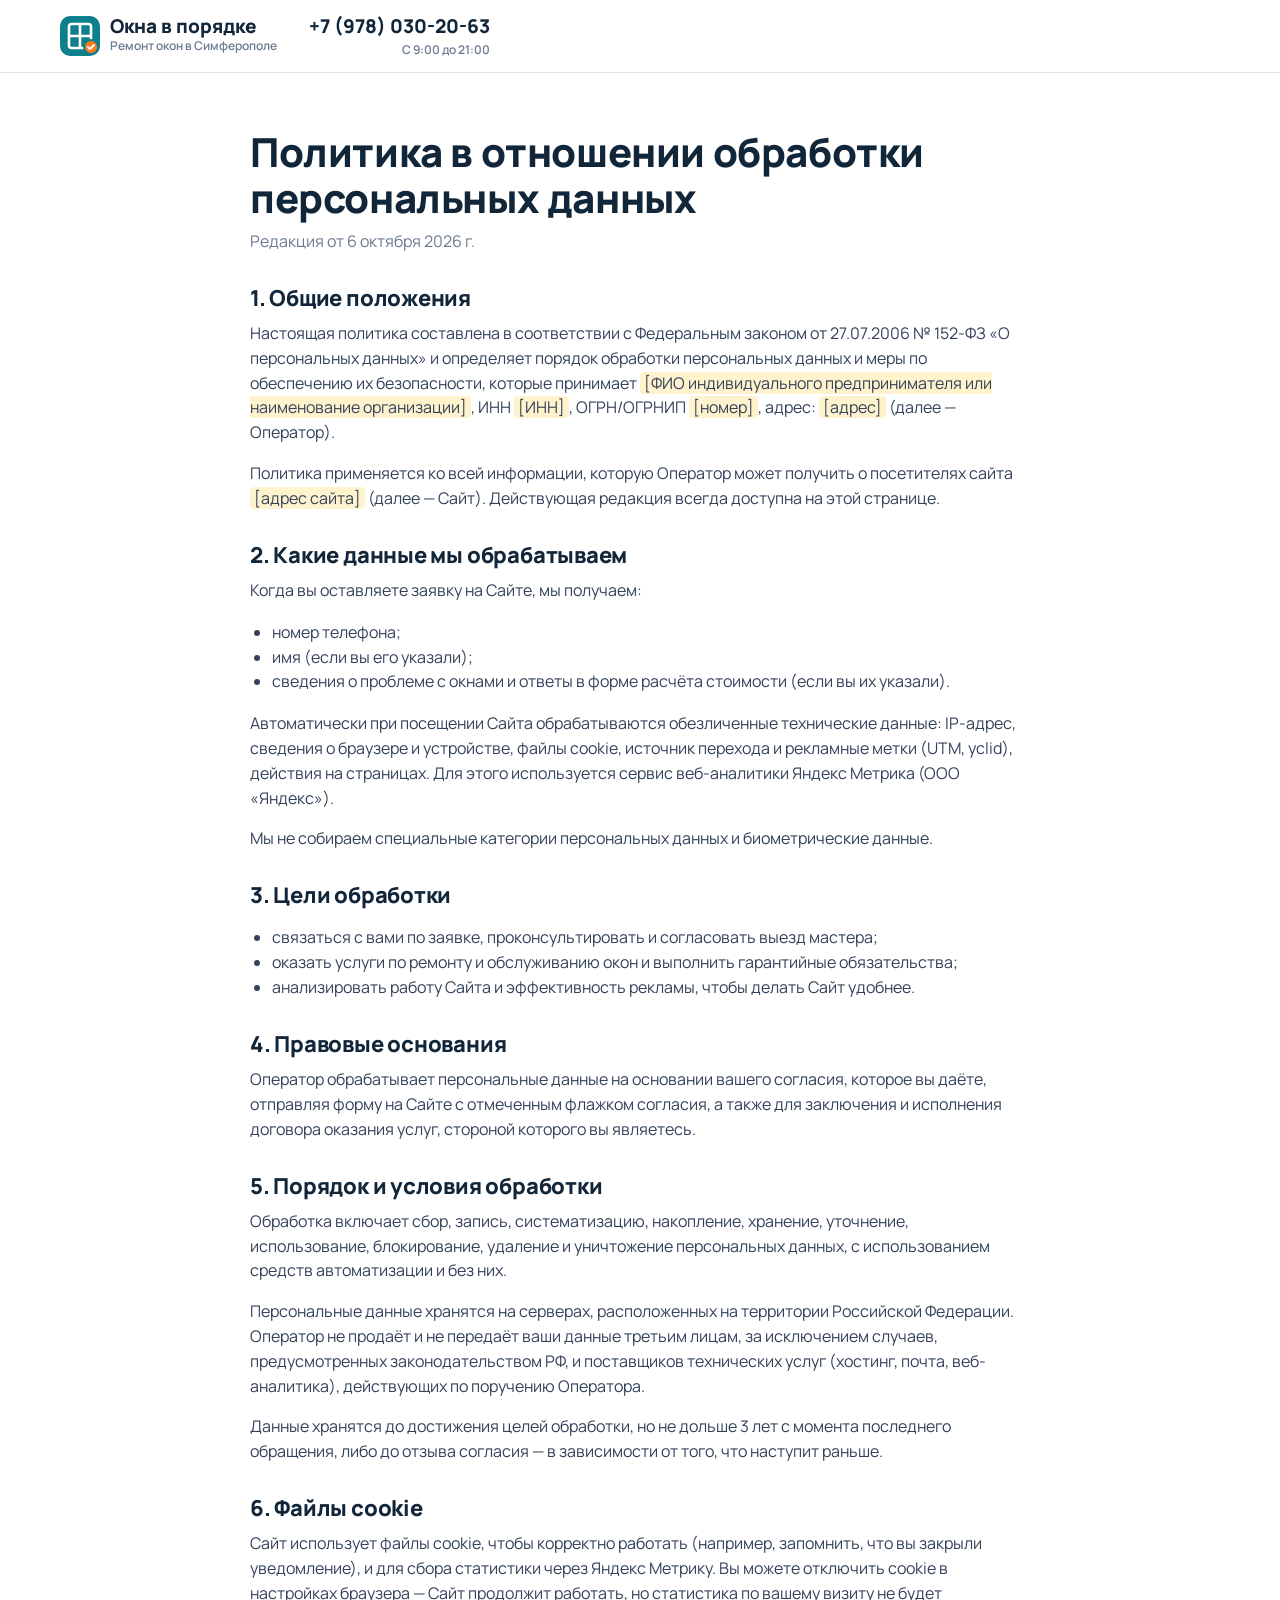
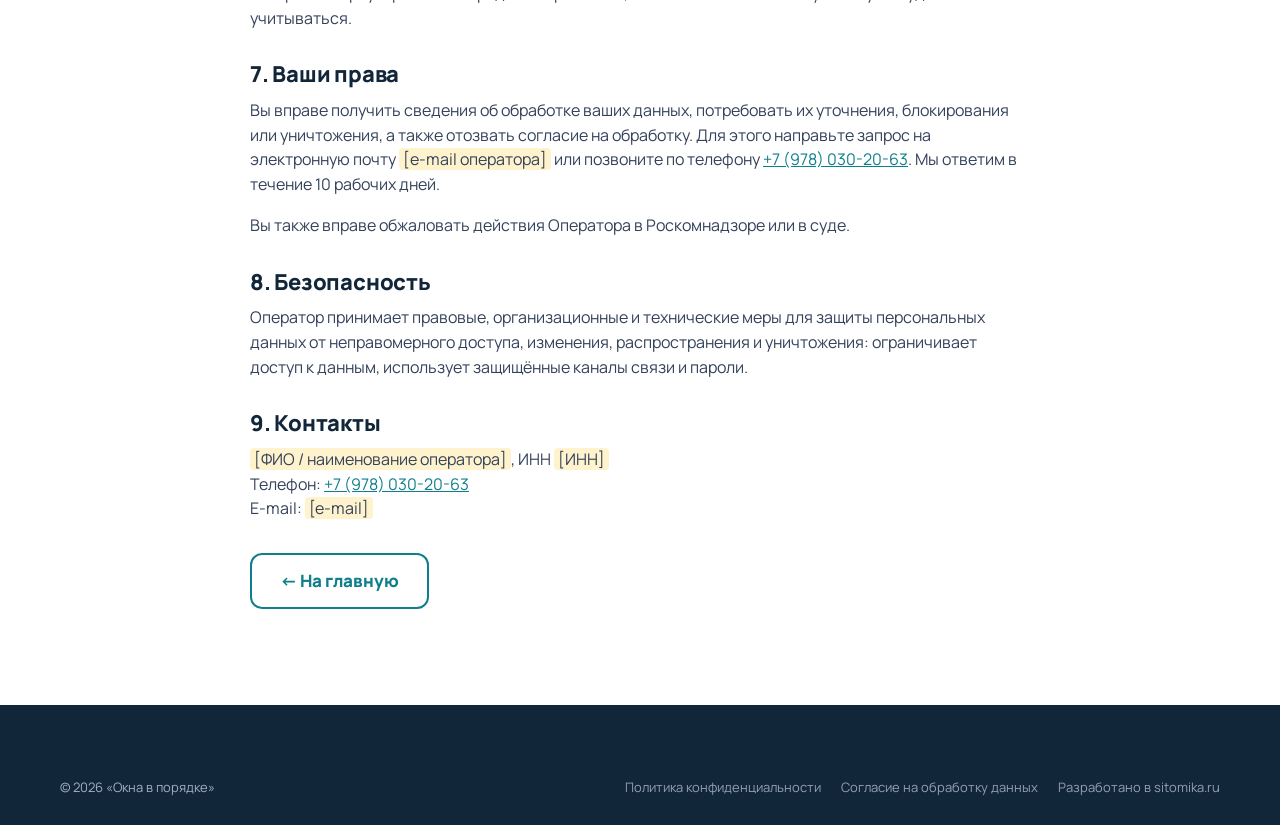
==== politika.html @ 05372f77 "Лендинг «Окна в порядке» — ремонт окон в Симферополе и Крыму Одностраничный сайт под трафик Яндекс Д" ====
<!doctype html>
<html lang="ru">
<head>
  <meta charset="utf-8">
  <meta name="viewport" content="width=device-width, initial-scale=1, viewport-fit=cover">
  <title>Политика конфиденциальности — Окна в порядке</title>
  <meta name="description" content="Политика обработки персональных данных сайта «Окна в порядке» — ремонт окон в Симферополе.">
  <link rel="icon" href="favicon.svg" type="image/svg+xml">
  <link rel="preconnect" href="https://fonts.googleapis.com">
  <link rel="preconnect" href="https://fonts.gstatic.com" crossorigin>
  <link href="https://fonts.googleapis.com/css2?family=Manrope:wght@400;600;700;800&display=swap" rel="stylesheet">
  <link rel="stylesheet" href="css/style.css">
</head>
<body>
<header class="header">
  <div class="container header__inner">
    <a class="logo" href="index.html">
      <img class="logo__mark" src="favicon.svg" width="40" height="40" alt="">
      <span><span class="logo__name">Окна в порядке</span><span class="logo__sub">Ремонт окон в Симферополе</span></span>
    </a>
    <div class="header__contact">
      <a class="header__phone" href="tel:+79780302063"><b>+7 (978) 030-20-63</b><small>С 9:00 до 21:00</small></a>
    </div>
  </div>
</header>

<main class="page">
  <!-- ЗАПОЛНИТЬ: всё, что выделено жёлтым (класс .todo) — реквизиты оператора -->
  <article class="container legal">
    <h1>Политика в отношении обработки персональных данных</h1>
    <p class="legal__date">Редакция от 6 октября 2026 г.</p>

    <h2>1. Общие положения</h2>
    <p>Настоящая политика составлена в соответствии с Федеральным законом от 27.07.2006 № 152-ФЗ «О персональных данных» и определяет порядок обработки персональных данных и меры по обеспечению их безопасности, которые принимает <span class="todo">[ФИО индивидуального предпринимателя или наименование организации]</span>, ИНН <span class="todo">[ИНН]</span>, ОГРН/ОГРНИП <span class="todo">[номер]</span>, адрес: <span class="todo">[адрес]</span> (далее — Оператор).</p>
    <p>Политика применяется ко всей информации, которую Оператор может получить о посетителях сайта <span class="todo">[адрес сайта]</span> (далее — Сайт). Действующая редакция всегда доступна на этой странице.</p>

    <h2>2. Какие данные мы обрабатываем</h2>
    <p>Когда вы оставляете заявку на Сайте, мы получаем:</p>
    <ul>
      <li>номер телефона;</li>
      <li>имя (если вы его указали);</li>
      <li>сведения о проблеме с окнами и ответы в форме расчёта стоимости (если вы их указали).</li>
    </ul>
    <p>Автоматически при посещении Сайта обрабатываются обезличенные технические данные: IP-адрес, сведения о браузере и устройстве, файлы cookie, источник перехода и рекламные метки (UTM, yclid), действия на страницах. Для этого используется сервис веб-аналитики Яндекс Метрика (ООО «Яндекс»).</p>
    <p>Мы не собираем специальные категории персональных данных и биометрические данные.</p>

    <h2>3. Цели обработки</h2>
    <ul>
      <li>связаться с вами по заявке, проконсультировать и согласовать выезд мастера;</li>
      <li>оказать услуги по ремонту и обслуживанию окон и выполнить гарантийные обязательства;</li>
      <li>анализировать работу Сайта и эффективность рекламы, чтобы делать Сайт удобнее.</li>
    </ul>

    <h2>4. Правовые основания</h2>
    <p>Оператор обрабатывает персональные данные на основании вашего согласия, которое вы даёте, отправляя форму на Сайте с отмеченным флажком согласия, а также для заключения и исполнения договора оказания услуг, стороной которого вы являетесь.</p>

    <h2>5. Порядок и условия обработки</h2>
    <p>Обработка включает сбор, запись, систематизацию, накопление, хранение, уточнение, использование, блокирование, удаление и уничтожение персональных данных, с использованием средств автоматизации и без них.</p>
    <p>Персональные данные хранятся на серверах, расположенных на территории Российской Федерации. Оператор не продаёт и не передаёт ваши данные третьим лицам, за исключением случаев, предусмотренных законодательством РФ, и поставщиков технических услуг (хостинг, почта, веб-аналитика), действующих по поручению Оператора.</p>
    <p>Данные хранятся до достижения целей обработки, но не дольше 3 лет с момента последнего обращения, либо до отзыва согласия — в зависимости от того, что наступит раньше.</p>

    <h2>6. Файлы cookie</h2>
    <p>Сайт использует файлы cookie, чтобы корректно работать (например, запомнить, что вы закрыли уведомление), и для сбора статистики через Яндекс Метрику. Вы можете отключить cookie в настройках браузера — Сайт продолжит работать, но статистика по вашему визиту не будет учитываться.</p>

    <h2>7. Ваши права</h2>
    <p>Вы вправе получить сведения об обработке ваших данных, потребовать их уточнения, блокирования или уничтожения, а также отозвать согласие на обработку. Для этого направьте запрос на электронную почту <span class="todo">[e-mail оператора]</span> или позвоните по телефону <a href="tel:+79780302063">+7 (978) 030-20-63</a>. Мы ответим в течение 10 рабочих дней.</p>
    <p>Вы также вправе обжаловать действия Оператора в Роскомнадзоре или в суде.</p>

    <h2>8. Безопасность</h2>
    <p>Оператор принимает правовые, организационные и технические меры для защиты персональных данных от неправомерного доступа, изменения, распространения и уничтожения: ограничивает доступ к данным, использует защищённые каналы связи и пароли.</p>

    <h2>9. Контакты</h2>
    <p><span class="todo">[ФИО / наименование оператора]</span>, ИНН <span class="todo">[ИНН]</span><br>Телефон: <a href="tel:+79780302063">+7 (978) 030-20-63</a><br>E-mail: <span class="todo">[e-mail]</span></p>

    <p style="margin-top:32px"><a class="btn btn--ghost" href="index.html">← На главную</a></p>
  </article>
</main>

<footer class="footer">
  <div class="container">
    <div class="footer__bottom">
      <span>© <span class="js-year">2026</span> «Окна в порядке»</span>
      <div class="footer-bottom-links">
        <a href="politika.html">Политика конфиденциальности</a>
        <a href="soglasie.html">Согласие на обработку данных</a>
        <a class="footer-credit" href="https://sitomika.ru/?utm_source=okna-v-poryadke&amp;utm_medium=footer&amp;utm_campaign=client-sites" target="_blank" rel="noopener">Разработано в sitomika.ru</a>
      </div>
    </div>
  </div>
</footer>
<script src="js/main.js" defer></script>
</body>
</html>
---- css/style.css ----
/* =========================================================
   «Окна в порядке» — ремонт окон в Симферополе
   ========================================================= */
:root {
  --c-primary: #0f7f8c;
  --c-primary-dark: #0a5f69;
  --c-primary-soft: #e3f2f3;
  --c-accent: #ff7a1a;
  --c-accent-dark: #e8630a;
  --c-ink: #12263a;
  --c-text: #33415a;
  --c-muted: #6b7a90;
  --c-line: #dfe6f0;
  --c-bg: #ffffff;
  --c-bg-soft: #f3f7f8;
  --c-ok: #17a34a;
  --c-danger: #d93025;
  --radius: 16px;
  --radius-sm: 10px;
  --shadow: 0 10px 30px rgba(18, 38, 58, .08);
  --shadow-lg: 0 20px 50px rgba(18, 38, 58, .16);
  --container: 1200px;
  --header-h: 72px;
}

*, *::before, *::after { box-sizing: border-box; }
html { scroll-behavior: smooth; scroll-padding-top: calc(var(--header-h) + 12px); -webkit-text-size-adjust: 100%; }
body {
  margin: 0;
  font-family: "Manrope", system-ui, -apple-system, "Segoe UI", Roboto, Arial, sans-serif;
  font-size: 17px;
  line-height: 1.55;
  color: var(--c-text);
  background: var(--c-bg);
  overflow-x: hidden;
}
img { max-width: 100%; display: block; height: auto; }
a { color: var(--c-primary); }
h1, h2, h3, h4 { color: var(--c-ink); line-height: 1.15; margin: 0 0 .5em; font-weight: 800; letter-spacing: -.01em; }
h2 { font-size: clamp(28px, 3.4vw, 42px); }
h3 { font-size: 20px; }
p { margin: 0 0 1em; }
button { font: inherit; cursor: pointer; }
:focus-visible { outline: 3px solid var(--c-accent); outline-offset: 2px; border-radius: 6px; }
.sr-only { position: absolute; width: 1px; height: 1px; padding: 0; margin: -1px; overflow: hidden; clip: rect(0 0 0 0); white-space: nowrap; border: 0; }

.container { width: 100%; max-width: var(--container); margin: 0 auto; padding: 0 20px; }
.section { padding: 88px 0; }
.section--soft { background: var(--c-bg-soft); }
.section__head { max-width: 760px; margin-bottom: 44px; }
.section__head--center { margin-left: auto; margin-right: auto; text-align: center; }
.section__lead { font-size: 19px; color: var(--c-muted); margin: 0; }
.eyebrow { display: inline-block; font-size: 13px; font-weight: 700; text-transform: uppercase; letter-spacing: .08em; color: var(--c-primary); margin-bottom: 12px; }

/* ---------- Кнопки ---------- */
.btn {
  display: inline-flex; align-items: center; justify-content: center; gap: 10px;
  min-height: 56px; padding: 14px 28px;
  border: 0; border-radius: 12px;
  font-weight: 800; font-size: 17px; line-height: 1.2; text-decoration: none; text-align: center;
  transition: transform .15s ease, box-shadow .15s ease, background-color .15s ease;
}
.btn:active { transform: translateY(1px); }
.btn--accent { background: var(--c-accent); color: #fff; box-shadow: 0 8px 20px rgba(255, 122, 26, .35); }
.btn--accent:hover { background: var(--c-accent-dark); box-shadow: 0 10px 26px rgba(255, 122, 26, .45); }
.btn--primary { background: var(--c-primary); color: #fff; }
.btn--primary:hover { background: var(--c-primary-dark); }
.btn--ghost { background: transparent; color: var(--c-primary); border: 2px solid var(--c-primary); }
.btn--ghost:hover { background: var(--c-primary-soft); }
.btn--block { width: 100%; }
.btn--sm { min-height: 44px; padding: 10px 18px; font-size: 15px; }
.btn[disabled] { opacity: .65; cursor: progress; }

/* ---------- Шапка ---------- */
.header {
  position: sticky; top: 0; z-index: 50;
  background: rgba(255, 255, 255, .96);
  backdrop-filter: saturate(160%) blur(8px);
  border-bottom: 1px solid var(--c-line);
}
.header__inner { display: flex; align-items: center; gap: 24px; height: var(--header-h); }
.logo { display: flex; align-items: center; gap: 10px; text-decoration: none; color: var(--c-ink); flex-shrink: 0; }
.logo__mark { width: 40px; height: 40px; flex-shrink: 0; }
.logo__name { display: block; font-weight: 800; font-size: 19px; line-height: 1.1; }
.logo__sub { display: block; font-size: 12px; color: var(--c-muted); font-weight: 600; }
.nav { display: flex; gap: 22px; margin-left: auto; }
.nav a { color: var(--c-ink); text-decoration: none; font-weight: 600; font-size: 15px; white-space: nowrap; }
.nav a:hover { color: var(--c-primary); }
.header__contact { display: flex; align-items: center; gap: 16px; margin-left: 8px; }
.header__phone { text-align: right; text-decoration: none; color: var(--c-ink); white-space: nowrap; }
.header__phone b { display: block; font-size: 19px; font-weight: 800; }
.header__phone small { display: block; font-size: 12px; color: var(--c-muted); font-weight: 600; }
.header__phone:hover b { color: var(--c-primary); }
.header__call-icon { display: none; }

/* ---------- Первый экран ---------- */
.hero {
  position: relative;
  padding: 56px 0 64px;
  background:
    radial-gradient(1200px 500px at 85% -10%, #d6eef0 0%, rgba(214, 238, 240, 0) 60%),
    linear-gradient(180deg, #f3f9f9 0%, #ffffff 100%);
  overflow: hidden;
}
.hero__grid { display: grid; grid-template-columns: minmax(0, 1.15fr) minmax(0, .85fr); gap: 48px; align-items: center; }
.hero__badge {
  display: inline-flex; align-items: center; gap: 8px;
  padding: 7px 14px; border-radius: 999px;
  background: #fff3e8; color: #b54a00; font-weight: 700; font-size: 14px;
  margin-bottom: 18px;
}
.hero h1 { font-size: clamp(32px, 4.2vw, 54px); margin-bottom: 18px; }
.hero h1 .hl { color: var(--c-primary); }
.hero__sub { font-size: 19px; max-width: 600px; margin-bottom: 24px; }
.hero__list { list-style: none; padding: 0; margin: 0 0 28px; display: grid; grid-template-columns: 1fr 1fr; gap: 12px 24px; max-width: 620px; }
.hero__list li { display: flex; gap: 10px; align-items: flex-start; font-weight: 600; color: var(--c-ink); }
.hero__list svg { flex-shrink: 0; margin-top: 2px; }
.hero__actions { display: flex; flex-wrap: wrap; align-items: center; gap: 18px 28px; }
.hero__phone { text-decoration: none; color: var(--c-ink); }
.hero__phone b { display: block; font-size: 22px; font-weight: 800; }
.hero__phone small { color: var(--c-muted); font-size: 14px; }

.hero__visual { position: relative; }
.hero__photo {
  position: absolute; right: -40px; top: -30px; bottom: -30px; width: 78%;
  border-radius: 24px; overflow: hidden; box-shadow: var(--shadow);
}
.hero__photo img { width: 100%; height: 100%; object-fit: cover; }
.hero__photo::after { content: ""; position: absolute; inset: 0; background: linear-gradient(90deg, rgba(255,255,255,.35), rgba(255,255,255,0) 40%); }

/* ---------- Карточка формы ---------- */
.form-card {
  position: relative; z-index: 2;
  background: #fff; border-radius: 20px; padding: 28px;
  box-shadow: var(--shadow-lg);
  max-width: 420px;
}
.form-card__title { font-size: 22px; margin-bottom: 6px; }
.form-card__text { font-size: 15px; color: var(--c-muted); margin-bottom: 18px; }
.form-card__gift {
  display: flex; gap: 10px; align-items: center;
  background: var(--c-primary-soft); color: var(--c-primary-dark);
  border-radius: 12px; padding: 10px 14px; font-size: 14px; font-weight: 700; margin-bottom: 16px;
}

.field { display: block; margin-bottom: 12px; }
.field__label { display: block; font-size: 14px; font-weight: 700; color: var(--c-ink); margin-bottom: 6px; }
.field__label i { font-style: normal; color: var(--c-muted); font-weight: 500; }
.input, .select, .textarea {
  width: 100%; min-height: 54px; padding: 14px 16px;
  border: 1.5px solid var(--c-line); border-radius: 12px; background: #fff;
  font: inherit; font-size: 17px; color: var(--c-ink);
  transition: border-color .15s ease, box-shadow .15s ease;
}
.textarea { min-height: 96px; resize: vertical; }
.input:focus, .select:focus, .textarea:focus { outline: none; border-color: var(--c-primary); box-shadow: 0 0 0 4px rgba(15, 127, 140, .15); }
.input.is-invalid { border-color: var(--c-danger); box-shadow: 0 0 0 4px rgba(217, 48, 37, .12); }
.field__error { display: none; color: var(--c-danger); font-size: 13px; margin-top: 4px; font-weight: 600; }
.field.has-error .field__error { display: block; }

.consent { display: flex; gap: 10px; align-items: flex-start; font-size: 13px; color: var(--c-muted); margin: 12px 0 16px; line-height: 1.45; }
.consent input { width: 20px; height: 20px; margin: 0; flex-shrink: 0; accent-color: var(--c-primary); }
.consent a { color: var(--c-muted); }
.form-note { display: flex; gap: 8px; align-items: center; justify-content: center; font-size: 13px; color: var(--c-muted); margin-top: 12px; text-align: center; }
.form-status { display: none; margin-top: 12px; padding: 12px 14px; border-radius: 10px; font-size: 14px; font-weight: 600; }
.form-status.is-error { display: block; background: #fdecea; color: #a1231a; }
.hp { position: absolute !important; left: -9999px !important; width: 1px; height: 1px; overflow: hidden; }

/* ---------- Полоса доверия ---------- */
.trust { padding: 28px 0; border-top: 1px solid var(--c-line); border-bottom: 1px solid var(--c-line); background: #fff; }
.trust__grid { display: grid; grid-template-columns: repeat(4, 1fr); gap: 24px; }
.trust__item { display: flex; gap: 14px; align-items: center; }
.trust__icon { width: 48px; height: 48px; border-radius: 12px; background: var(--c-primary-soft); display: grid; place-items: center; flex-shrink: 0; }
.trust__item b { display: block; color: var(--c-ink); font-size: 16px; line-height: 1.25; }
.trust__item span { font-size: 14px; color: var(--c-muted); line-height: 1.35; display: block; }

/* ---------- Проблемы / услуги ---------- */
.problems { display: grid; grid-template-columns: repeat(3, 1fr); gap: 24px; }
.problem {
  display: flex; flex-direction: column;
  background: #fff; border: 1px solid var(--c-line); border-radius: var(--radius);
  overflow: hidden; transition: transform .2s ease, box-shadow .2s ease;
}
.problem:hover { transform: translateY(-3px); box-shadow: var(--shadow); }
.problem__img { aspect-ratio: 4 / 3; overflow: hidden; background: var(--c-bg-soft); position: relative; }
.problem__img img { width: 100%; height: 100%; object-fit: cover; }
.problem__price {
  position: absolute; left: 14px; bottom: 14px;
  background: #fff; color: var(--c-ink); font-weight: 800; font-size: 15px;
  padding: 6px 12px; border-radius: 999px; box-shadow: 0 4px 12px rgba(0,0,0,.12);
}
.problem__body { padding: 22px; display: flex; flex-direction: column; flex: 1; }
.problem__body h3 { margin-bottom: 8px; }
.problem__symptoms { font-size: 15px; color: var(--c-muted); margin-bottom: 12px; }
.problem__list { list-style: none; padding: 0; margin: 0 0 18px; font-size: 15px; }
.problem__list li { position: relative; padding-left: 20px; margin-bottom: 4px; }
.problem__list li::before { content: ""; position: absolute; left: 2px; top: 9px; width: 8px; height: 8px; border-radius: 50%; background: var(--c-primary); }
.problem .btn { margin-top: auto; }

.services-more { margin-top: 32px; display: flex; flex-wrap: wrap; gap: 10px; justify-content: center; }
.chip { display: inline-block; padding: 8px 14px; border-radius: 999px; background: #fff; border: 1px solid var(--c-line); font-size: 14px; font-weight: 600; color: var(--c-ink); }

/* ---------- Сезонный баннер ---------- */
.season {
  display: grid; grid-template-columns: 1.2fr .8fr; align-items: center; gap: 32px;
  background: linear-gradient(120deg, #0a5f69 0%, #0f7f8c 60%, #1a96a3 100%);
  color: #dff1f2; border-radius: 24px; padding: 44px 48px; position: relative; overflow: hidden;
}
.season::after { content: ""; position: absolute; right: -80px; top: -80px; width: 320px; height: 320px; border-radius: 50%; background: rgba(255,255,255,.07); }
.season h2 { color: #fff; font-size: clamp(26px, 3vw, 36px); }
.season__list { list-style: none; padding: 0; margin: 0 0 8px; display: grid; gap: 8px; }
.season__list li { display: flex; gap: 10px; align-items: center; }
.season__price { position: relative; z-index: 1; text-align: center; background: rgba(255,255,255,.1); border-radius: 18px; padding: 28px; }
.season__price b { display: block; font-size: 44px; color: #fff; line-height: 1; margin: 6px 0 4px; }
.season__price small { display: block; margin-bottom: 18px; }

/* ---------- Квиз ---------- */
.quiz { display: grid; grid-template-columns: 340px 1fr; background: #fff; border-radius: 24px; box-shadow: var(--shadow); overflow: hidden; }
.quiz__aside { background: var(--c-ink); color: #c9d3e3; padding: 36px 32px; display: flex; flex-direction: column; }
.quiz__aside h2 { color: #fff; font-size: 28px; }
.quiz__aside ul { list-style: none; padding: 0; margin: 18px 0 0; display: grid; gap: 12px; font-size: 15px; }
.quiz__aside li { display: flex; gap: 10px; }
.quiz__master { margin-top: auto; padding-top: 24px; display: flex; gap: 14px; align-items: center; }
.quiz__master img { width: 64px; height: 64px; border-radius: 50%; object-fit: cover; }
.quiz__master span { font-size: 14px; line-height: 1.4; }
.quiz__main { padding: 36px 40px; min-height: 480px; display: flex; flex-direction: column; }
.quiz__progress { display: flex; align-items: center; gap: 14px; margin-bottom: 24px; font-size: 14px; font-weight: 700; color: var(--c-muted); }
.quiz__bar { flex: 1; height: 8px; border-radius: 99px; background: var(--c-bg-soft); overflow: hidden; }
.quiz__bar span { display: block; height: 100%; width: 25%; background: var(--c-accent); border-radius: 99px; transition: width .3s ease; }
.quiz__step { display: none; flex: 1; flex-direction: column; }
.quiz__step.is-active { display: flex; }
.quiz__q { font-size: 24px; margin-bottom: 6px; }
.quiz__hint { color: var(--c-muted); font-size: 15px; margin-bottom: 20px; }
.quiz__options { display: grid; grid-template-columns: repeat(2, 1fr); gap: 12px; margin-bottom: 24px; }
.opt { position: relative; display: block; cursor: pointer; }
.opt input { position: absolute; opacity: 0; pointer-events: none; }
.opt span {
  display: flex; align-items: center; gap: 12px; min-height: 60px;
  padding: 14px 16px; border: 1.5px solid var(--c-line); border-radius: 12px;
  font-weight: 600; color: var(--c-ink); transition: border-color .15s, background-color .15s;
}
.opt span::before { content: ""; width: 22px; height: 22px; border-radius: 6px; border: 2px solid #b8c4d6; flex-shrink: 0; background: #fff center / 14px no-repeat; transition: all .15s; }
.opt input[type="radio"] + span::before { border-radius: 50%; }
.opt:hover span { border-color: var(--c-primary); }
.opt input:checked + span { border-color: var(--c-primary); background: var(--c-primary-soft); }
.opt input:checked + span::before { border-color: var(--c-primary); background-color: var(--c-primary); background-image: url("data:image/svg+xml,%3Csvg xmlns='http://www.w3.org/2000/svg' viewBox='0 0 24 24' fill='none' stroke='white' stroke-width='3.5' stroke-linecap='round' stroke-linejoin='round'%3E%3Cpath d='M5 12l5 5L20 7'/%3E%3C/svg%3E"); }
.opt input:focus-visible + span { outline: 3px solid var(--c-accent); outline-offset: 2px; }
.quiz__nav { display: flex; gap: 12px; margin-top: auto; align-items: center; }
.quiz__back { background: none; border: 0; color: var(--c-muted); font-weight: 700; padding: 10px 6px; }
.quiz__back:hover { color: var(--c-ink); }
.quiz__final { display: grid; grid-template-columns: 1fr 1fr; gap: 12px 16px; }
.quiz__final .field { margin: 0; }
.quiz__final .consent, .quiz__final .btn, .quiz__final .form-status { grid-column: 1 / -1; }
.quiz__gift { display: flex; gap: 12px; align-items: center; background: #fff3e8; color: #8a3a00; border-radius: 12px; padding: 12px 16px; font-weight: 700; font-size: 15px; margin-bottom: 18px; }

/* ---------- Цены ---------- */
.tabs { display: flex; flex-wrap: wrap; gap: 8px; margin-bottom: 24px; }
.tab {
  border: 1.5px solid var(--c-line); background: #fff; color: var(--c-ink);
  padding: 10px 16px; border-radius: 999px; font-weight: 700; font-size: 15px;
}
.tab:hover { border-color: var(--c-primary); }
.tab[aria-selected="true"] { background: var(--c-primary); border-color: var(--c-primary); color: #fff; }
.price-panel { background: #fff; border-radius: var(--radius); box-shadow: var(--shadow); overflow: hidden; }
.price-panel[hidden] { display: none; }
.price-table { width: 100%; border-collapse: collapse; }
.price-table td { padding: 16px 24px; border-bottom: 1px solid var(--c-line); vertical-align: top; }
.price-table tr:last-child td { border-bottom: 0; }
.price-table td:last-child { text-align: right; white-space: nowrap; font-weight: 800; color: var(--c-ink); width: 1%; }
.price-table small { display: block; color: var(--c-muted); font-size: 14px; }
.price-table tr:hover td { background: #f7fbfb; }
.price-foot { display: grid; grid-template-columns: 1fr auto; gap: 24px; align-items: center; margin-top: 24px; padding: 22px 26px; background: #fff; border-radius: var(--radius); border: 1.5px dashed #a9d6da; }
.price-foot p { margin: 0; font-size: 15px; }
.price-foot b { color: var(--c-ink); }

/* ---------- Ремонт или замена ---------- */
.compare { display: grid; grid-template-columns: 1fr 1fr; gap: 24px; }
.compare__col { border-radius: var(--radius); padding: 32px; background: #fff; border: 1px solid var(--c-line); }
.compare__col--good { border: 2px solid var(--c-primary); box-shadow: var(--shadow); position: relative; }
.compare__tag { position: absolute; top: -14px; left: 28px; background: var(--c-primary); color: #fff; font-size: 13px; font-weight: 800; padding: 5px 12px; border-radius: 999px; }
.compare__col h3 { font-size: 22px; }
.compare__row { display: flex; justify-content: space-between; gap: 16px; padding: 12px 0; border-bottom: 1px solid var(--c-line); font-size: 16px; }
.compare__row:last-child { border-bottom: 0; }
.compare__row b { color: var(--c-ink); text-align: right; }
.compare__col--good .compare__row b { color: var(--c-primary); }

/* ---------- Шаги ---------- */
.steps { display: grid; grid-template-columns: repeat(4, 1fr); gap: 24px; counter-reset: step; }
.step { position: relative; padding: 28px 24px; background: #fff; border-radius: var(--radius); border: 1px solid var(--c-line); }
.step::before {
  counter-increment: step; content: counter(step);
  display: grid; place-items: center; width: 44px; height: 44px; border-radius: 12px;
  background: var(--c-primary); color: #fff; font-weight: 800; font-size: 20px; margin-bottom: 16px;
}
.step h3 { font-size: 18px; }
.step p { font-size: 15px; margin: 0; }
.step__time { display: inline-block; margin-top: 12px; font-size: 13px; font-weight: 700; color: var(--c-primary); background: var(--c-primary-soft); padding: 4px 10px; border-radius: 999px; }

/* ---------- Почему мы ---------- */
.why { display: grid; grid-template-columns: .9fr 1.1fr; gap: 56px; align-items: center; }
.why__photo { border-radius: 24px; overflow: hidden; position: relative; aspect-ratio: 4 / 5; }
.why__photo img { width: 100%; height: 100%; object-fit: cover; }
.why__quote { position: absolute; left: 20px; right: 20px; bottom: 20px; background: rgba(255,255,255,.95); border-radius: 14px; padding: 16px 18px; font-size: 15px; color: var(--c-ink); font-weight: 600; }
.why__grid { display: grid; grid-template-columns: 1fr 1fr; gap: 28px 32px; }
.why__item svg { margin-bottom: 10px; }
.why__item h3 { font-size: 18px; margin-bottom: 6px; }
.why__item p { font-size: 15px; margin: 0; }

/* ---------- Отзывы (шаблон) ---------- */
.reviews { display: grid; grid-template-columns: repeat(3, 1fr); gap: 24px; }

/* ---------- FAQ ---------- */
.faq { max-width: 860px; margin: 0 auto; }
.faq details { background: #fff; border: 1px solid var(--c-line); border-radius: 14px; margin-bottom: 12px; }
.faq summary {
  list-style: none; cursor: pointer; padding: 20px 56px 20px 24px; position: relative;
  font-weight: 700; color: var(--c-ink); font-size: 17px;
}
.faq summary::-webkit-details-marker { display: none; }
.faq summary::after {
  content: ""; position: absolute; right: 22px; top: 50%; width: 22px; height: 22px; margin-top: -11px;
  background: url("data:image/svg+xml,%3Csvg xmlns='http://www.w3.org/2000/svg' viewBox='0 0 24 24' fill='none' stroke='%230f7f8c' stroke-width='2.5' stroke-linecap='round'%3E%3Cpath d='M12 5v14M5 12h14'/%3E%3C/svg%3E") center / contain no-repeat;
  transition: transform .2s ease;
}
.faq details[open] summary::after { transform: rotate(45deg); }
.faq details > div { padding: 0 24px 20px; font-size: 16px; }
.faq details > div p:last-child { margin: 0; }

/* ---------- Финальный CTA ---------- */
.cta {
  display: grid; grid-template-columns: 1fr 420px; gap: 48px; align-items: center;
  background: var(--c-ink) url("../img/okno-svetloe.webp") center / cover no-repeat;
  border-radius: 28px; padding: 56px; position: relative; overflow: hidden; isolation: isolate;
}
.cta::before { content: ""; position: absolute; inset: 0; background: linear-gradient(90deg, rgba(18,38,58,.94) 0%, rgba(18,38,58,.82) 55%, rgba(18,38,58,.55) 100%); z-index: -1; }
.cta h2 { color: #fff; }
.cta p { color: #c9d3e3; font-size: 18px; }
.cta .form-card p { color: var(--c-muted); font-size: 15px; }
.cta__phone { display: inline-block; margin-top: 8px; color: #fff; text-decoration: none; font-size: 30px; font-weight: 800; }
.cta__phone small { display: block; font-size: 14px; color: #9fb0c8; font-weight: 600; }

/* ---------- Контакты ---------- */
.contacts { display: grid; grid-template-columns: repeat(4, 1fr); gap: 24px; }
.contacts__item { background: #fff; border: 1px solid var(--c-line); border-radius: var(--radius); padding: 24px; }
.contacts__item small { display: block; color: var(--c-muted); font-size: 14px; font-weight: 600; margin-bottom: 6px; }
.contacts__item b, .contacts__item a { color: var(--c-ink); font-weight: 800; font-size: 18px; text-decoration: none; }
.contacts__item a:hover { color: var(--c-primary); }

/* ---------- Подвал ---------- */
.footer { background: var(--c-ink); color: #9fb0c8; padding: 48px 0 28px; font-size: 15px; }
.footer__top { display: grid; grid-template-columns: 1.4fr 1fr 1fr; gap: 32px; padding-bottom: 32px; border-bottom: 1px solid rgba(255,255,255,.1); }
.footer .logo { color: #fff; }
.footer .logo__sub { color: #9fb0c8; }
.footer h4 { color: #fff; font-size: 16px; margin-bottom: 12px; }
.footer ul { list-style: none; padding: 0; margin: 0; display: grid; gap: 8px; }
.footer a { color: #c9d3e3; text-decoration: none; }
.footer a:hover { color: #fff; }
.footer__phone { font-size: 22px; font-weight: 800; color: #fff !important; }
.footer__bottom { display: flex; flex-wrap: wrap; justify-content: space-between; gap: 12px 24px; padding-top: 24px; font-size: 13px; }
.footer-bottom-links { display: flex; flex-wrap: wrap; gap: 8px 20px; }
.footer-bottom-links a { color: #c9d3e3; opacity: .7; }
.footer-bottom-links a:hover { opacity: 1; color: #fff; }
.footer__disclaimer { width: 100%; opacity: .6; font-size: 12px; }

/* ---------- Модальное окно ---------- */
.modal { position: fixed; inset: 0; z-index: 100; display: none; align-items: center; justify-content: center; padding: 16px; }
.modal.is-open { display: flex; }
.modal__overlay { position: absolute; inset: 0; background: rgba(18, 38, 58, .6); }
.modal__dialog { position: relative; width: 100%; max-width: 440px; max-height: calc(100vh - 32px); overflow-y: auto; animation: pop .2s ease; }
.modal__dialog .form-card { max-width: none; }
.modal__close {
  position: absolute; top: 10px; right: 10px; z-index: 3; width: 40px; height: 40px; border-radius: 50%;
  border: 0; background: var(--c-bg-soft); display: grid; place-items: center; color: var(--c-ink);
}
.modal__close:hover { background: var(--c-line); }
@keyframes pop { from { opacity: 0; transform: translateY(10px) scale(.98); } to { opacity: 1; transform: none; } }
body.modal-open { overflow: hidden; }

/* ---------- Мобильная панель ---------- */
.mobile-bar { display: none; }

/* ---------- Cookie ---------- */
.cookie {
  position: fixed; left: 16px; right: 16px; bottom: 16px; z-index: 90;
  max-width: 720px; margin: 0 auto;
  display: none; gap: 16px; align-items: center;
  background: #fff; border-radius: 14px; padding: 14px 18px; box-shadow: var(--shadow-lg); border: 1px solid var(--c-line);
  font-size: 14px;
}
.cookie.is-visible { display: flex; }
.cookie p { margin: 0; flex: 1; }

/* ---------- Анимация появления ---------- */
.js .reveal { opacity: 0; transform: translateY(16px); transition: opacity .6s ease, transform .6s ease; }
.js .reveal.is-in { opacity: 1; transform: none; }
@media (prefers-reduced-motion: reduce) {
  html { scroll-behavior: auto; }
  .js .reveal { opacity: 1; transform: none; transition: none; }
  * { animation: none !important; }
}

/* ---------- Адаптив ---------- */
@media (max-width: 1180px) {
  .nav { display: none; }
  .header__contact { margin-left: auto; }
}
@media (max-width: 1024px) {
  .hero__grid { grid-template-columns: 1fr; gap: 32px; }
  .hero__photo { display: none; }
  .hero__visual { display: flex; justify-content: flex-start; }
  .form-card { max-width: 560px; width: 100%; }
  .problems { grid-template-columns: repeat(2, 1fr); }
  .trust__grid { grid-template-columns: repeat(2, 1fr); }
  .steps { grid-template-columns: repeat(2, 1fr); }
  .quiz { grid-template-columns: 1fr; }
  .quiz__master { display: none; }
  .why { grid-template-columns: 1fr; }
  .why__photo { aspect-ratio: 16 / 10; }
  .cta { grid-template-columns: 1fr; padding: 40px 32px; }
  .contacts { grid-template-columns: repeat(2, 1fr); }
  .season { grid-template-columns: 1fr; padding: 36px 32px; }
  .footer__top { grid-template-columns: 1fr 1fr; }
}
@media (max-width: 720px) {
  :root { --header-h: 60px; }
  body { font-size: 16px; padding-bottom: 72px; }
  .container { padding: 0 16px; }
  .section { padding: 56px 0; }
  .section__head { margin-bottom: 28px; }
  .section__lead { font-size: 17px; }
  .header__inner { gap: 12px; }
  .logo__mark { width: 34px; height: 34px; }
  .logo__name { font-size: 17px; }
  .logo__sub { font-size: 11px; }
  .header__contact .btn { display: none; }
  .header__phone b { font-size: 16px; }
  .header__phone small { display: none; }
  .hero { padding: 22px 0 40px; }
  .hero__badge { font-size: 13px; padding: 6px 12px; margin-bottom: 12px; }
  .hero h1 { font-size: 29px; margin-bottom: 12px; }
  .hero__sub { font-size: 16px; margin-bottom: 16px; }
  .hero__list { grid-template-columns: 1fr 1fr; gap: 8px 12px; font-size: 14px; margin-bottom: 0; }
  .hero__list svg { width: 18px; height: 18px; }
  .hero__actions { display: none; }
  .form-card { padding: 20px 18px; border-radius: 18px; }
  .field--hero-opt, [data-form="hero"] .form-card__text, [data-form="hero"] .form-note { display: none; }
  [data-form="hero"] .form-card__title { margin-bottom: 12px; }
  .hero__visual { margin-top: -8px; }
  .hero__grid { gap: 20px; }
  .form-card__title { font-size: 20px; }
  .trust__grid { grid-template-columns: 1fr; gap: 16px; }
  .problems { grid-template-columns: 1fr; }
  .steps { grid-template-columns: 1fr; }
  .quiz__aside { padding: 28px 20px; }
  .quiz__aside ul { display: none; }
  .quiz__main { padding: 24px 18px; min-height: 0; }
  .quiz__q { font-size: 20px; }
  .quiz__options { grid-template-columns: 1fr; }
  .quiz__final { grid-template-columns: 1fr; }
  .price-table td { padding: 14px 16px; font-size: 15px; }
  .price-foot { grid-template-columns: 1fr; padding: 18px; }
  .compare { grid-template-columns: 1fr; gap: 28px; }
  .compare__col { padding: 24px 20px; }
  .why__grid { grid-template-columns: 1fr; gap: 20px; }
  .cta { padding: 32px 20px; border-radius: 20px; }
  .cta__phone { font-size: 24px; }
  .contacts { grid-template-columns: 1fr; }
  .season { padding: 28px 20px; }
  .footer__top { grid-template-columns: 1fr; }
  .faq summary { padding: 16px 48px 16px 18px; font-size: 16px; }
  .faq details > div { padding: 0 18px 16px; }

  .mobile-bar {
    position: fixed; left: 0; right: 0; bottom: 0; z-index: 80;
    display: grid; grid-template-columns: 1fr 1.3fr; gap: 8px;
    padding: 8px 12px calc(8px + env(safe-area-inset-bottom));
    background: #fff; border-top: 1px solid var(--c-line); box-shadow: 0 -6px 20px rgba(18,38,58,.08);
  }
  .mobile-bar .btn { min-height: 52px; padding: 10px 12px; font-size: 16px; }
  .cookie { bottom: 80px; left: 10px; right: 10px; gap: 10px; padding: 10px 12px; font-size: 12px; line-height: 1.4; }
  .cookie .btn { min-height: 38px; padding: 8px 14px; }
}
@media (max-width: 380px) {
  .hero h1 { font-size: 26px; }
  .hero__list { grid-template-columns: 1fr; }
  .logo__sub { display: none; }
}

/* ---------- Внутренние страницы (политика, согласие, спасибо) ---------- */
.page { padding: 56px 0 80px; min-height: 60vh; }
.legal { max-width: 820px; }
.legal h1 { font-size: clamp(28px, 3.4vw, 40px); margin-bottom: 8px; }
.legal h2 { font-size: 22px; margin: 32px 0 10px; }
.legal p, .legal li { font-size: 16px; }
.legal ul { padding-left: 22px; }
.legal .todo { background: #fff3cd; padding: 0 4px; border-radius: 4px; }
.legal__date { color: var(--c-muted); font-size: 14px; margin-bottom: 28px; }
.thanks { max-width: 640px; margin: 0 auto; text-align: center; }
.thanks__icon { width: 88px; height: 88px; margin: 0 auto 20px; }
.thanks h1 { font-size: clamp(30px, 4vw, 44px); }
.thanks p { font-size: 18px; }
.thanks__phone { display: inline-block; font-size: 28px; font-weight: 800; color: var(--c-ink); text-decoration: none; margin: 8px 0 28px; }
.thanks__tips { text-align: left; background: var(--c-bg-soft); border-radius: var(--radius); padding: 24px 28px; margin: 0 0 28px; }
.thanks__tips h2 { font-size: 18px; }
.thanks__tips ul { margin: 0; padding-left: 20px; font-size: 16px; }

/* ---------- Telegram ---------- */
.btn--tg { background: #229ed9; color: #fff; }
.btn--tg:hover { background: #1b87bb; }
.hero__actions .btn--ghost svg { color: #229ed9; }
@media (max-width: 720px) {
  .mobile-bar { grid-template-columns: 1fr 56px 1.3fr; }
  .mobile-bar .btn--tg { padding: 0; }
}
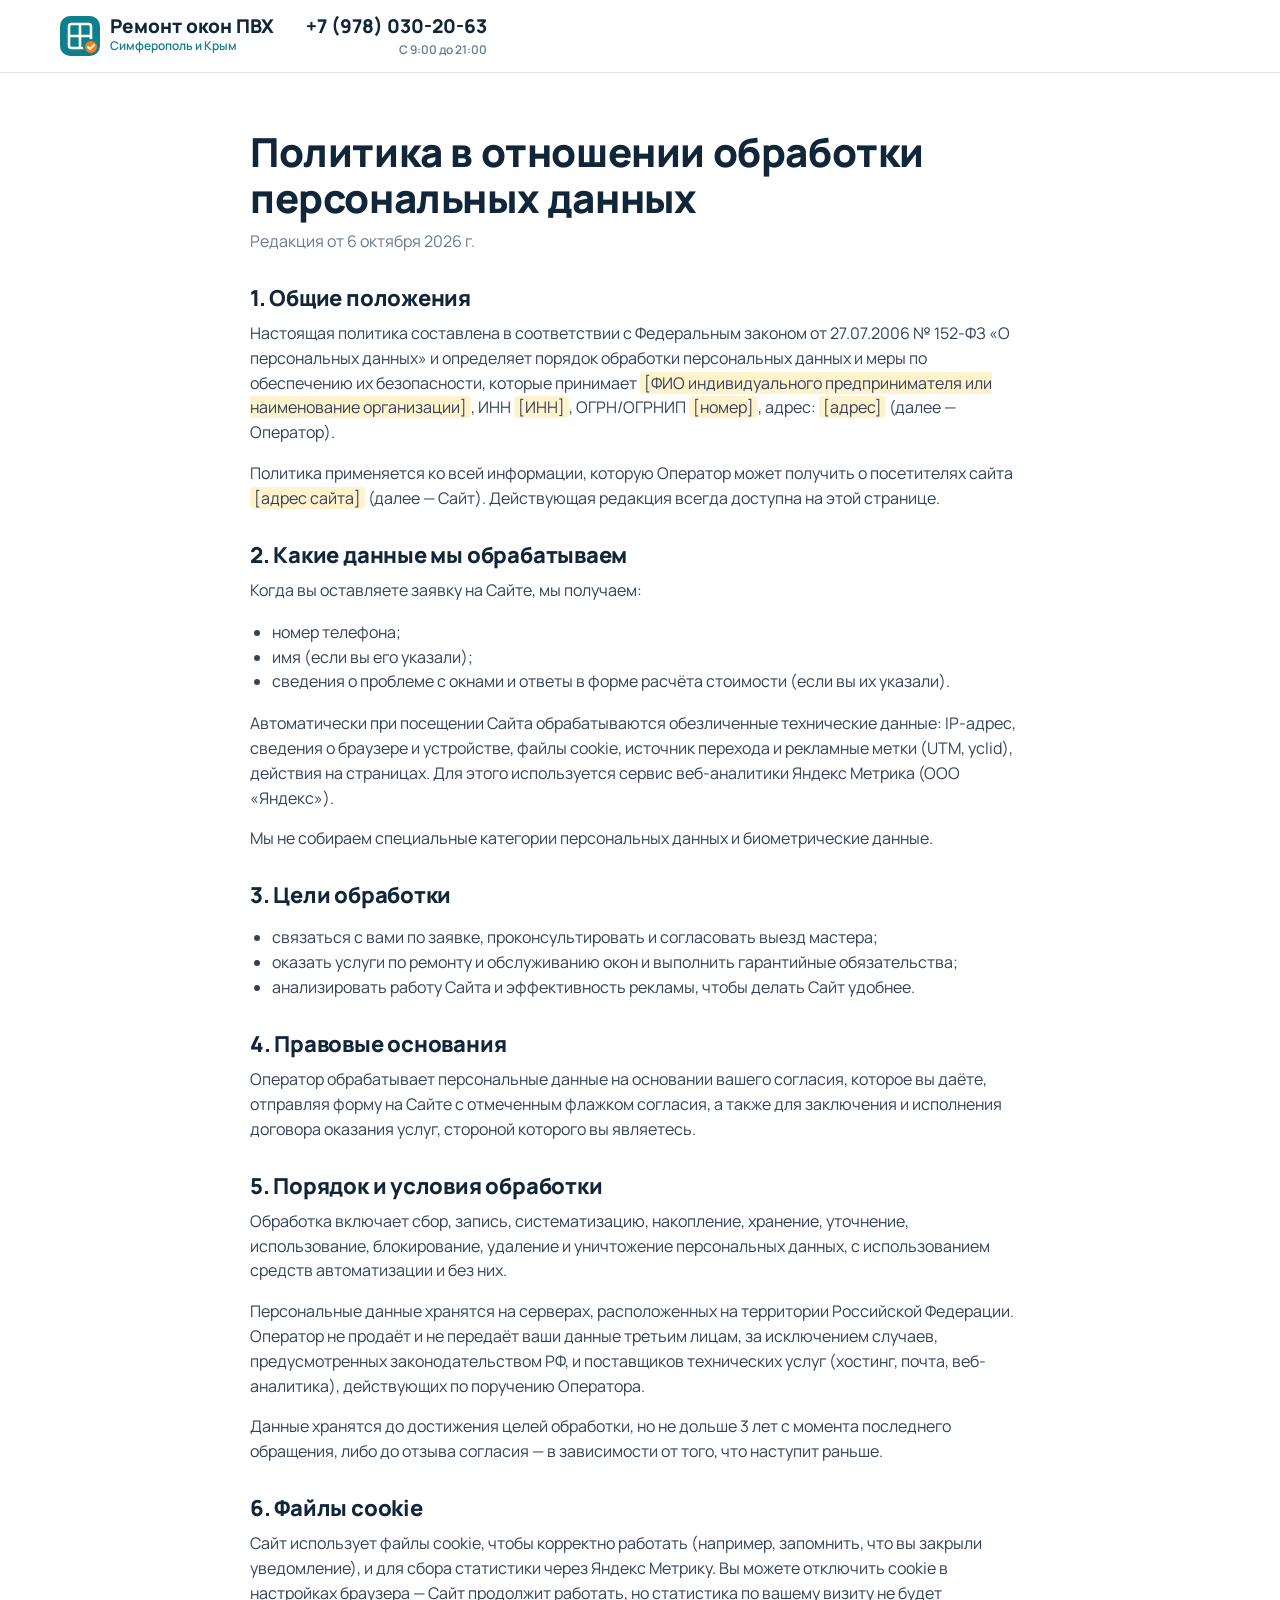
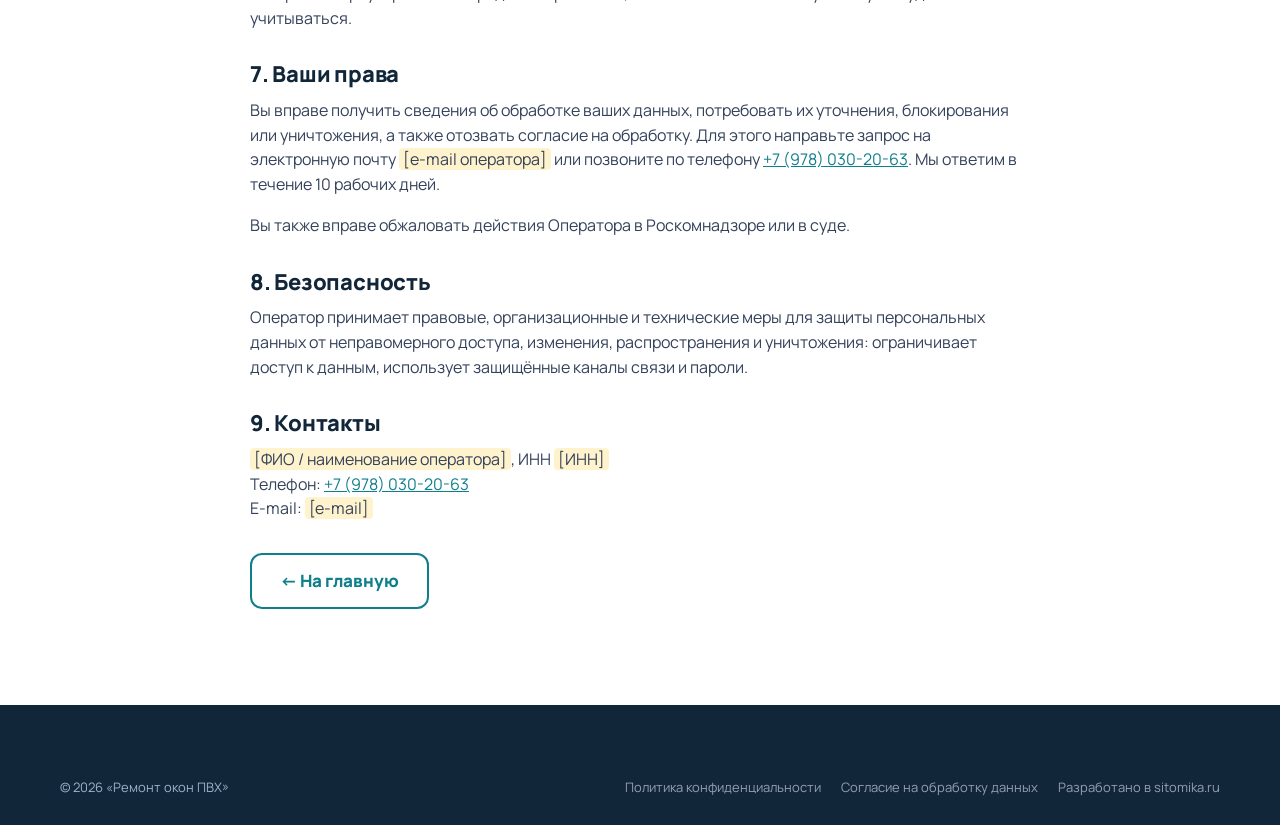
==== commit c18cd041: "Первый экран по макету клиента, название «Ремонт окон ПВХ» - Шапка: новый логотип, меню «Услуги / Пр" ====
--- a/politika.html
+++ b/politika.html
@@ -3,8 +3,8 @@
 <head>
   <meta charset="utf-8">
   <meta name="viewport" content="width=device-width, initial-scale=1, viewport-fit=cover">
-  <title>Политика конфиденциальности — Окна в порядке</title>
-  <meta name="description" content="Политика обработки персональных данных сайта «Окна в порядке» — ремонт окон в Симферополе.">
+  <title>Политика конфиденциальности — Ремонт окон ПВХ</title>
+  <meta name="description" content="Политика обработки персональных данных сайта «Ремонт окон ПВХ» — ремонт окон в Симферополе.">
   <link rel="icon" href="favicon.svg" type="image/svg+xml">
   <link rel="preconnect" href="https://fonts.googleapis.com">
   <link rel="preconnect" href="https://fonts.gstatic.com" crossorigin>
@@ -16,7 +16,7 @@
   <div class="container header__inner">
     <a class="logo" href="index.html">
       <img class="logo__mark" src="favicon.svg" width="40" height="40" alt="">
-      <span><span class="logo__name">Окна в порядке</span><span class="logo__sub">Ремонт окон в Симферополе</span></span>
+      <span><span class="logo__name">Ремонт окон ПВХ</span><span class="logo__sub">Симферополь и Крым</span></span>
     </a>
     <div class="header__contact">
       <a class="header__phone" href="tel:+79780302063"><b>+7 (978) 030-20-63</b><small>С 9:00 до 21:00</small></a>
@@ -79,7 +79,7 @@
 <footer class="footer">
   <div class="container">
     <div class="footer__bottom">
-      <span>© <span class="js-year">2026</span> «Окна в порядке»</span>
+      <span>© <span class="js-year">2026</span> «Ремонт окон ПВХ»</span>
       <div class="footer-bottom-links">
         <a href="politika.html">Политика конфиденциальности</a>
         <a href="soglasie.html">Согласие на обработку данных</a>
--- a/css/style.css
+++ b/css/style.css
@@ -94,39 +94,50 @@
 .header__call-icon { display: none; }
 
 /* ---------- Первый экран ---------- */
+.header__phone-icon { color: var(--c-primary); flex-shrink: 0; margin-right: -6px; }
+.logo__mark { color: var(--c-primary); }
+.header .logo__sub { color: var(--c-primary); }
+.footer .logo__mark { color: #5fc4cc; }
+
 .hero {
-  position: relative;
-  padding: 56px 0 64px;
+  position: relative; overflow: hidden;
+  padding: 64px 0 60px;
   background:
-    radial-gradient(1200px 500px at 85% -10%, #d6eef0 0%, rgba(214, 238, 240, 0) 60%),
-    linear-gradient(180deg, #f3f9f9 0%, #ffffff 100%);
-  overflow: hidden;
-}
-.hero__grid { display: grid; grid-template-columns: minmax(0, 1.15fr) minmax(0, .85fr); gap: 48px; align-items: center; }
-.hero__badge {
-  display: inline-flex; align-items: center; gap: 8px;
-  padding: 7px 14px; border-radius: 999px;
-  background: #fff3e8; color: #b54a00; font-weight: 700; font-size: 14px;
-  margin-bottom: 18px;
-}
-.hero h1 { font-size: clamp(32px, 4.2vw, 54px); margin-bottom: 18px; }
-.hero h1 .hl { color: var(--c-primary); }
-.hero__sub { font-size: 19px; max-width: 600px; margin-bottom: 24px; }
-.hero__list { list-style: none; padding: 0; margin: 0 0 28px; display: grid; grid-template-columns: 1fr 1fr; gap: 12px 24px; max-width: 620px; }
-.hero__list li { display: flex; gap: 10px; align-items: flex-start; font-weight: 600; color: var(--c-ink); }
-.hero__list svg { flex-shrink: 0; margin-top: 2px; }
-.hero__actions { display: flex; flex-wrap: wrap; align-items: center; gap: 18px 28px; }
-.hero__phone { text-decoration: none; color: var(--c-ink); }
-.hero__phone b { display: block; font-size: 22px; font-weight: 800; }
-.hero__phone small { color: var(--c-muted); font-size: 14px; }
-
-.hero__visual { position: relative; }
-.hero__photo {
-  position: absolute; right: -40px; top: -30px; bottom: -30px; width: 78%;
-  border-radius: 24px; overflow: hidden; box-shadow: var(--shadow);
-}
-.hero__photo img { width: 100%; height: 100%; object-fit: cover; }
-.hero__photo::after { content: ""; position: absolute; inset: 0; background: linear-gradient(90deg, rgba(255,255,255,.35), rgba(255,255,255,0) 40%); }
+    radial-gradient(760px 380px at 28% 0%, rgba(214, 238, 240, .75), rgba(214, 238, 240, 0) 70%),
+    linear-gradient(180deg, #f5fafb 0%, #ffffff 100%);
+}
+.hero__content { position: relative; z-index: 2; max-width: 690px; }
+.hero h1 { font-size: clamp(32px, 3.6vw, 52px); margin-bottom: 20px; }
+.hero h1 .hl { display: block; color: var(--c-primary); }
+.hero__sub { font-size: 19px; line-height: 1.5; color: var(--c-ink); max-width: 640px; margin-bottom: 32px; }
+.hero__actions { display: flex; flex-wrap: wrap; gap: 16px; margin-bottom: 44px; }
+.btn--hero { min-height: 60px; padding: 16px 30px; border-radius: 10px; }
+.btn--outline { background: #fff; color: var(--c-primary-dark); border: 1.5px solid var(--c-primary); }
+.btn--outline:hover { background: var(--c-primary-soft); }
+.hero__features { list-style: none; padding: 0; margin: 0; display: grid; grid-template-columns: repeat(3, minmax(0, 1fr)); gap: 20px; }
+.hero__features li { display: flex; gap: 12px; align-items: flex-start; }
+.hero__features svg { flex-shrink: 0; color: var(--c-primary); }
+.hero__features b { display: block; color: var(--c-ink); font-size: 15px; line-height: 1.3; margin-bottom: 4px; }
+.hero__features span { display: block; color: var(--c-muted); font-size: 13px; line-height: 1.4; }
+
+.hero__media { position: absolute; top: 0; right: 0; bottom: 0; width: 40%; }
+.hero__media img { width: 100%; height: 100%; object-fit: cover; object-position: 70% 50%; }
+.hero__place {
+  position: absolute; right: 28px; bottom: 26px;
+  display: flex; align-items: center; gap: 12px;
+  padding: 12px 18px; border-radius: 14px;
+  background: rgba(255, 255, 255, .93); box-shadow: var(--shadow);
+  color: var(--c-primary);
+}
+.hero__place span { color: var(--c-ink); font-size: 14px; font-weight: 600; line-height: 1.35; }
+.hero__place b { display: block; color: var(--c-primary); font-weight: 800; }
+.hero__crimea { color: #49b0ba; }
+.hero__note {
+  position: absolute; z-index: 3; left: calc(60% - 70px); top: 36%; margin: 0;
+  font-family: "Caveat", cursive; font-weight: 600; font-size: 27px; line-height: 1.05;
+  color: var(--c-primary-dark); text-align: center; transform: rotate(-10deg);
+}
+.hero__note svg { display: block; margin: 6px 0 0 40px; color: var(--c-primary); }
 
 /* ---------- Карточка формы ---------- */
 .form-card {
@@ -400,14 +411,17 @@
 }
 
 /* ---------- Адаптив ---------- */
+@media (max-width: 1360px) {
+  .hero__note { display: none; }
+}
 @media (max-width: 1180px) {
   .nav { display: none; }
   .header__contact { margin-left: auto; }
 }
 @media (max-width: 1024px) {
-  .hero__grid { grid-template-columns: 1fr; gap: 32px; }
-  .hero__photo { display: none; }
-  .hero__visual { display: flex; justify-content: flex-start; }
+  .hero { padding-bottom: 40px; }
+  .hero__content { max-width: 680px; }
+  .hero__media { position: relative; width: auto; height: 380px; margin: 36px 20px 0; border-radius: 20px; overflow: hidden; }
   .form-card { max-width: 560px; width: 100%; }
   .problems { grid-template-columns: repeat(2, 1fr); }
   .trust__grid { grid-template-columns: repeat(2, 1fr); }
@@ -436,17 +450,16 @@
   .header__phone b { font-size: 16px; }
   .header__phone small { display: none; }
   .hero { padding: 22px 0 40px; }
-  .hero__badge { font-size: 13px; padding: 6px 12px; margin-bottom: 12px; }
-  .hero h1 { font-size: 29px; margin-bottom: 12px; }
-  .hero__sub { font-size: 16px; margin-bottom: 16px; }
-  .hero__list { grid-template-columns: 1fr 1fr; gap: 8px 12px; font-size: 14px; margin-bottom: 0; }
-  .hero__list svg { width: 18px; height: 18px; }
-  .hero__actions { display: none; }
+  .header__phone-icon { display: none; }
+  .hero h1 { font-size: 30px; margin-bottom: 12px; }
+  .hero__sub { font-size: 16px; margin-bottom: 20px; }
+  .hero__actions { flex-direction: column; gap: 12px; margin-bottom: 28px; }
+  .btn--hero { min-height: 56px; padding: 14px 20px; }
+  .hero__features { grid-template-columns: 1fr; gap: 14px; }
+  .hero__features svg { width: 30px; height: 30px; }
+  .hero__media { height: 260px; margin: 28px 16px 0; border-radius: 16px; }
+  .hero__place { right: 12px; bottom: 12px; padding: 10px 14px; }
   .form-card { padding: 20px 18px; border-radius: 18px; }
-  .field--hero-opt, [data-form="hero"] .form-card__text, [data-form="hero"] .form-note { display: none; }
-  [data-form="hero"] .form-card__title { margin-bottom: 12px; }
-  .hero__visual { margin-top: -8px; }
-  .hero__grid { gap: 20px; }
   .form-card__title { font-size: 20px; }
   .trust__grid { grid-template-columns: 1fr; gap: 16px; }
   .problems { grid-template-columns: 1fr; }
@@ -482,7 +495,7 @@
 }
 @media (max-width: 380px) {
   .hero h1 { font-size: 26px; }
-  .hero__list { grid-template-columns: 1fr; }
+  .hero__crimea { display: none; }
   .logo__sub { display: none; }
 }
 
@@ -507,7 +520,6 @@
 /* ---------- Telegram ---------- */
 .btn--tg { background: #229ed9; color: #fff; }
 .btn--tg:hover { background: #1b87bb; }
-.hero__actions .btn--ghost svg { color: #229ed9; }
 @media (max-width: 720px) {
   .mobile-bar { grid-template-columns: 1fr 56px 1.3fr; }
   .mobile-bar .btn--tg { padding: 0; }
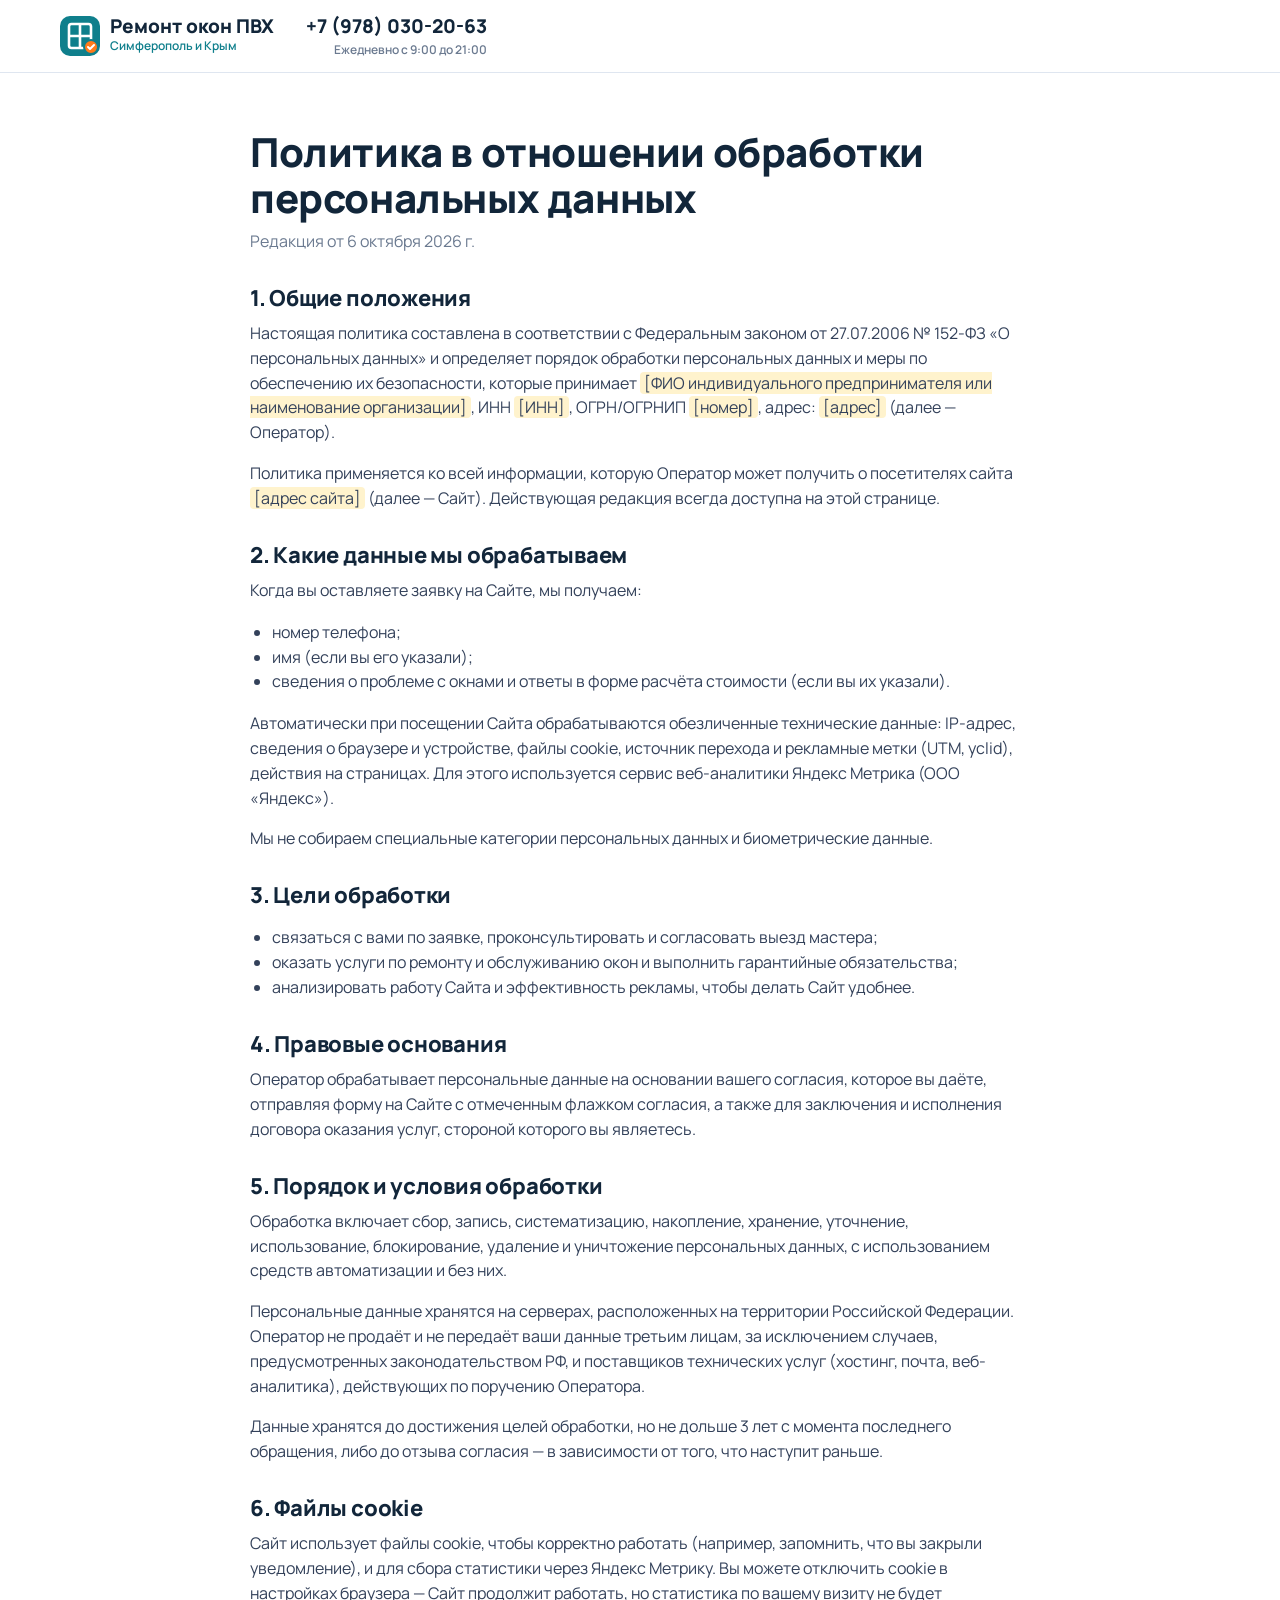
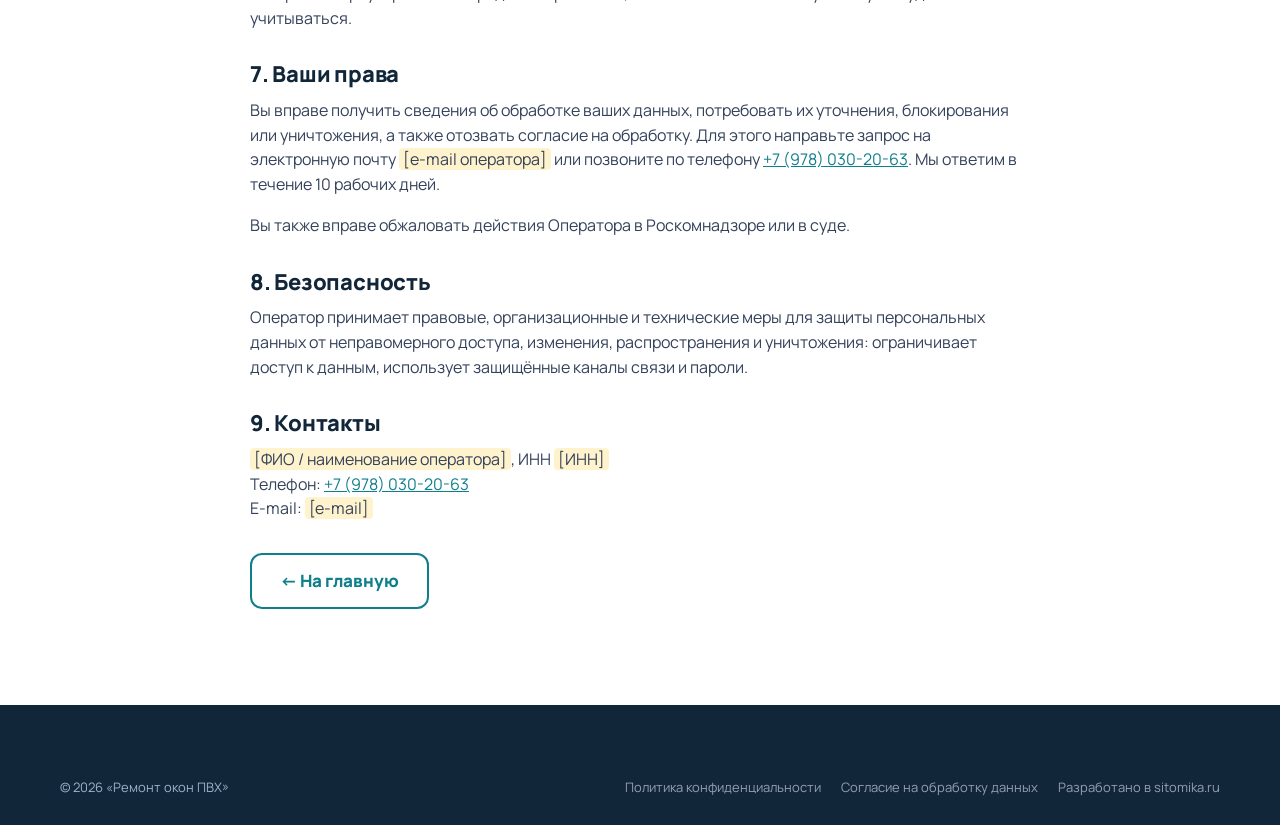
==== commit 9cf1dee1: "Часы работы: ежедневно с 9:00 до 21:00 на всех страницах и в разметке Co-Authored-By: Claude Opus 5." ====
--- a/politika.html
+++ b/politika.html
@@ -19,7 +19,7 @@
       <span><span class="logo__name">Ремонт окон ПВХ</span><span class="logo__sub">Симферополь и Крым</span></span>
     </a>
     <div class="header__contact">
-      <a class="header__phone" href="tel:+79780302063"><b>+7 (978) 030-20-63</b><small>С 9:00 до 21:00</small></a>
+      <a class="header__phone" href="tel:+79780302063"><b>+7 (978) 030-20-63</b><small>Ежедневно с 9:00 до 21:00</small></a>
     </div>
   </div>
 </header>
--- a/css/style.css
+++ b/css/style.css
@@ -106,6 +106,18 @@
     radial-gradient(760px 380px at 28% 0%, rgba(214, 238, 240, .75), rgba(214, 238, 240, 0) 70%),
     linear-gradient(180deg, #f5fafb 0%, #ffffff 100%);
 }
+/* размытое продолжение фото под текстом — плавный переход, как в макете */
+.hero::before {
+  content: ""; position: absolute; top: 0; bottom: 0; left: 0; right: 38%;
+  background: url("../img/hero-bg.webp") 50% 50% / cover no-repeat;
+  opacity: .75;
+  -webkit-mask-image: linear-gradient(90deg, rgba(0,0,0,.35) 0%, rgba(0,0,0,.6) 50%, #000 100%);
+          mask-image: linear-gradient(90deg, rgba(0,0,0,.35) 0%, rgba(0,0,0,.6) 50%, #000 100%);
+}
+.hero::after {
+  content: ""; position: absolute; inset: 0 40% 0 0;
+  background: linear-gradient(90deg, rgba(255,255,255,.85) 0%, rgba(255,255,255,.72) 50%, rgba(255,255,255,.3) 100%);
+}
 .hero__content { position: relative; z-index: 2; max-width: 690px; }
 .hero h1 { font-size: clamp(32px, 3.6vw, 52px); margin-bottom: 20px; }
 .hero h1 .hl { display: block; color: var(--c-primary); }
@@ -121,6 +133,12 @@
 .hero__features span { display: block; color: var(--c-muted); font-size: 13px; line-height: 1.4; }
 
 .hero__media { position: absolute; top: 0; right: 0; bottom: 0; width: 40%; }
+/* белая рама окна на стыке фото и фона */
+.hero__media::before {
+  content: ""; position: absolute; z-index: 1; top: 0; bottom: 0; left: 0; width: 58px;
+  background: linear-gradient(90deg, #d9e0e3 0, #f7f9fa 10%, #ffffff 38%, #e6ecee 62%, #fbfcfc 70%, #ffffff 86%, #c9d2d6 100%);
+  box-shadow: 8px 0 18px rgba(18, 38, 58, .14), -6px 0 16px rgba(18, 38, 58, .06);
+}
 .hero__media img { width: 100%; height: 100%; object-fit: cover; object-position: 70% 50%; }
 .hero__place {
   position: absolute; right: 28px; bottom: 26px;
@@ -133,7 +151,7 @@
 .hero__place b { display: block; color: var(--c-primary); font-weight: 800; }
 .hero__crimea { color: #49b0ba; }
 .hero__note {
-  position: absolute; z-index: 3; left: calc(60% - 70px); top: 36%; margin: 0;
+  position: absolute; z-index: 3; left: calc(60% - 50px); top: 36%; margin: 0;
   font-family: "Caveat", cursive; font-weight: 600; font-size: 27px; line-height: 1.05;
   color: var(--c-primary-dark); text-align: center; transform: rotate(-10deg);
 }
@@ -411,17 +429,19 @@
 }
 
 /* ---------- Адаптив ---------- */
-@media (max-width: 1360px) {
+@media (max-width: 1400px) {
   .hero__note { display: none; }
 }
 @media (max-width: 1180px) {
   .nav { display: none; }
+  .hero { padding-bottom: 40px; }
+  .hero::before, .hero::after, .hero__media::before { display: none; }
+  .hero__content { max-width: 680px; }
+  .hero__media { position: relative; width: auto; height: 400px; margin: 36px 20px 0; border-radius: 20px; overflow: hidden; }
+
   .header__contact { margin-left: auto; }
 }
 @media (max-width: 1024px) {
-  .hero { padding-bottom: 40px; }
-  .hero__content { max-width: 680px; }
-  .hero__media { position: relative; width: auto; height: 380px; margin: 36px 20px 0; border-radius: 20px; overflow: hidden; }
   .form-card { max-width: 560px; width: 100%; }
   .problems { grid-template-columns: repeat(2, 1fr); }
   .trust__grid { grid-template-columns: repeat(2, 1fr); }
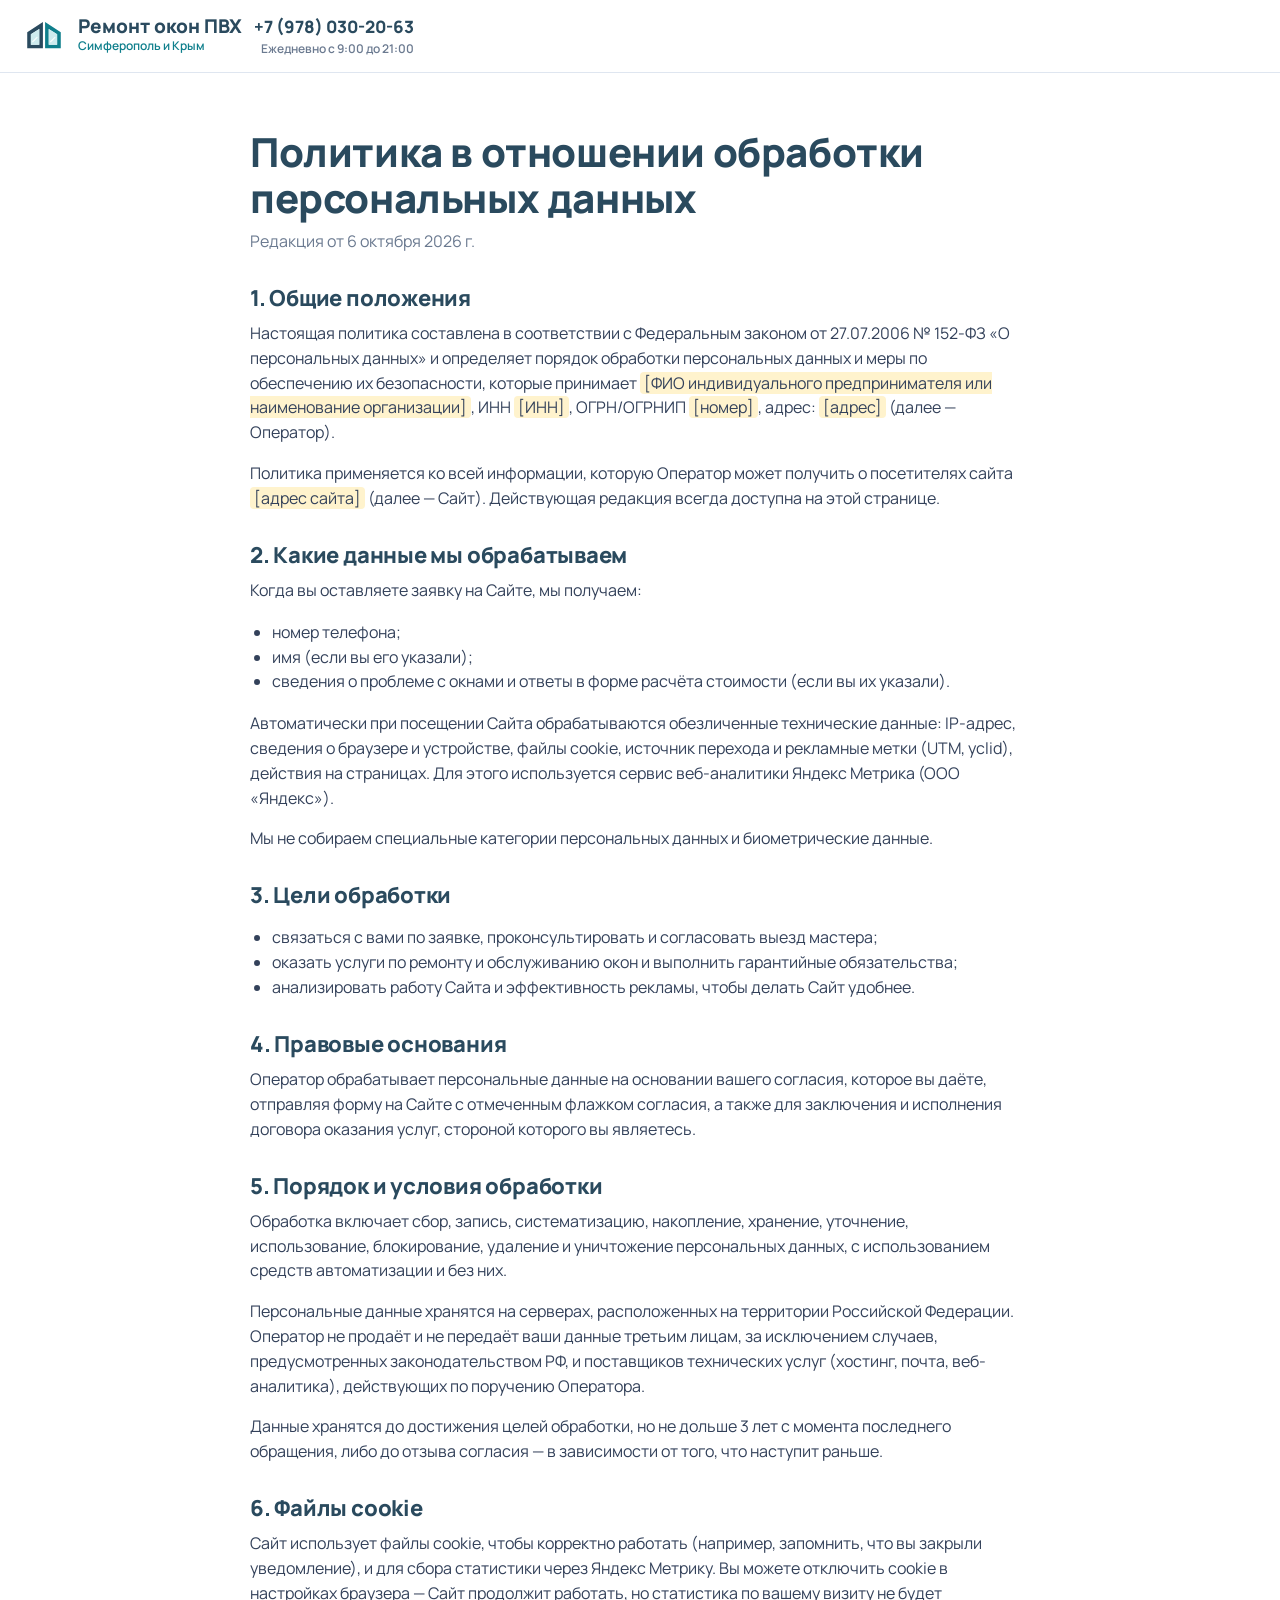
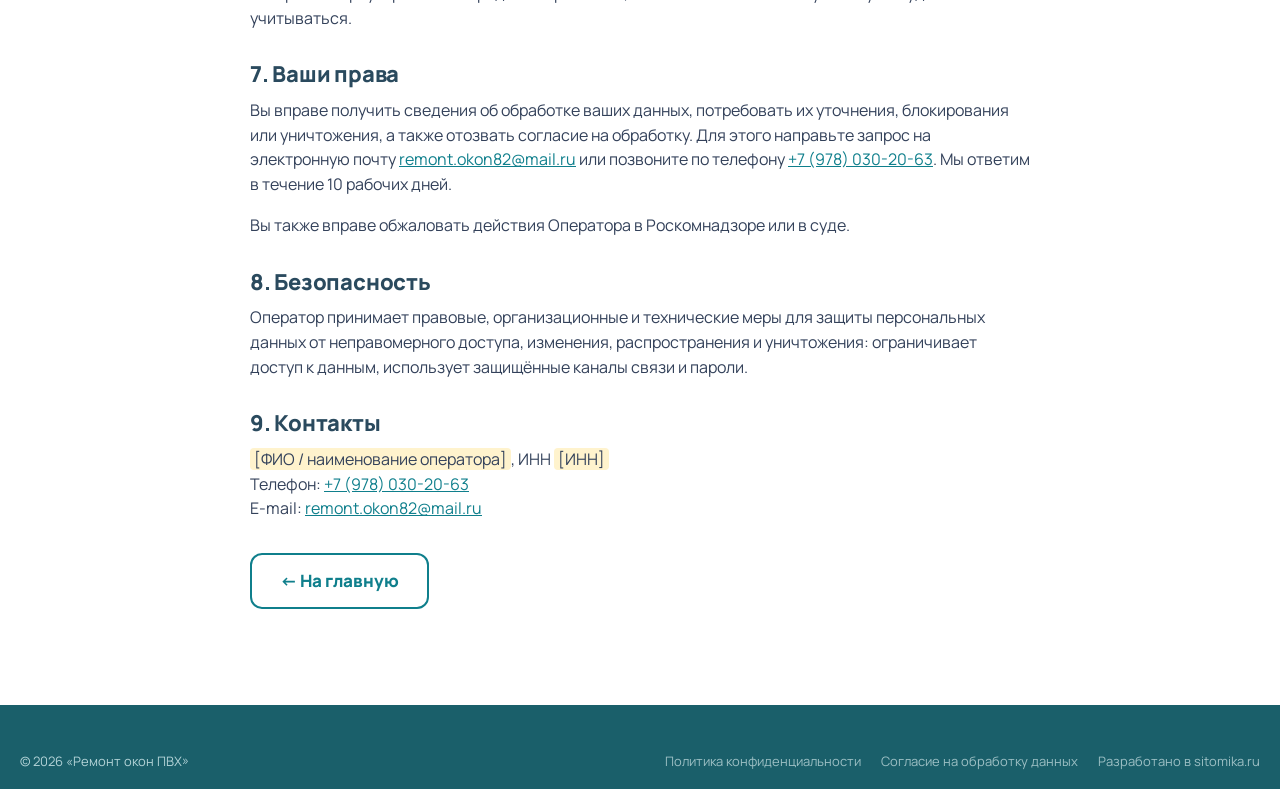
==== commit 00c7751c: "Политика и согласие: e-mail оператора remont.okon82@mail.ru Co-Authored-By: Claude Opus 5.5 <noreply" ====
--- a/politika.html
+++ b/politika.html
@@ -63,14 +63,14 @@
     <p>Сайт использует файлы cookie, чтобы корректно работать (например, запомнить, что вы закрыли уведомление), и для сбора статистики через Яндекс Метрику. Вы можете отключить cookie в настройках браузера — Сайт продолжит работать, но статистика по вашему визиту не будет учитываться.</p>
 
     <h2>7. Ваши права</h2>
-    <p>Вы вправе получить сведения об обработке ваших данных, потребовать их уточнения, блокирования или уничтожения, а также отозвать согласие на обработку. Для этого направьте запрос на электронную почту <span class="todo">[e-mail оператора]</span> или позвоните по телефону <a href="tel:+79780302063">+7 (978) 030-20-63</a>. Мы ответим в течение 10 рабочих дней.</p>
+    <p>Вы вправе получить сведения об обработке ваших данных, потребовать их уточнения, блокирования или уничтожения, а также отозвать согласие на обработку. Для этого направьте запрос на электронную почту <a href="mailto:remont.okon82@mail.ru">remont.okon82@mail.ru</a> или позвоните по телефону <a href="tel:+79780302063">+7 (978) 030-20-63</a>. Мы ответим в течение 10 рабочих дней.</p>
     <p>Вы также вправе обжаловать действия Оператора в Роскомнадзоре или в суде.</p>
 
     <h2>8. Безопасность</h2>
     <p>Оператор принимает правовые, организационные и технические меры для защиты персональных данных от неправомерного доступа, изменения, распространения и уничтожения: ограничивает доступ к данным, использует защищённые каналы связи и пароли.</p>
 
     <h2>9. Контакты</h2>
-    <p><span class="todo">[ФИО / наименование оператора]</span>, ИНН <span class="todo">[ИНН]</span><br>Телефон: <a href="tel:+79780302063">+7 (978) 030-20-63</a><br>E-mail: <span class="todo">[e-mail]</span></p>
+    <p><span class="todo">[ФИО / наименование оператора]</span>, ИНН <span class="todo">[ИНН]</span><br>Телефон: <a href="tel:+79780302063">+7 (978) 030-20-63</a><br>E-mail: <a href="mailto:remont.okon82@mail.ru">remont.okon82@mail.ru</a></p>
 
     <p style="margin-top:32px"><a class="btn btn--ghost" href="index.html">← На главную</a></p>
   </article>
--- a/css/style.css
+++ b/css/style.css
@@ -7,7 +7,8 @@
   --c-primary-soft: #e3f2f3;
   --c-accent: #ff7a1a;
   --c-accent-dark: #e8630a;
-  --c-ink: #12263a;
+  --c-ink: #2a4a5e;
+  --c-deep: #1a5f6a;       /* фон плашки расчёта и подвала */
   --c-text: #33415a;
   --c-muted: #6b7a90;
   --c-line: #dfe6f0;
@@ -19,7 +20,7 @@
   --radius-sm: 10px;
   --shadow: 0 10px 30px rgba(18, 38, 58, .08);
   --shadow-lg: 0 20px 50px rgba(18, 38, 58, .16);
-  --container: 1200px;
+  --container: 1400px;
   --header-h: 72px;
 }
 
@@ -45,9 +46,9 @@
 .sr-only { position: absolute; width: 1px; height: 1px; padding: 0; margin: -1px; overflow: hidden; clip: rect(0 0 0 0); white-space: nowrap; border: 0; }
 
 .container { width: 100%; max-width: var(--container); margin: 0 auto; padding: 0 20px; }
-.section { padding: 88px 0; }
+.section { padding: 64px 0; }
 .section--soft { background: var(--c-bg-soft); }
-.section__head { max-width: 760px; margin-bottom: 44px; }
+.section__head { max-width: 760px; margin-bottom: 32px; }
 .section__head--center { margin-left: auto; margin-right: auto; text-align: center; }
 .section__lead { font-size: 19px; color: var(--c-muted); margin: 0; }
 .eyebrow { display: inline-block; font-size: 13px; font-weight: 700; text-transform: uppercase; letter-spacing: .08em; color: var(--c-primary); margin-bottom: 12px; }
@@ -63,6 +64,18 @@
 .btn:active { transform: translateY(1px); }
 .btn--accent { background: var(--c-accent); color: #fff; box-shadow: 0 8px 20px rgba(255, 122, 26, .35); }
 .btn--accent:hover { background: var(--c-accent-dark); box-shadow: 0 10px 26px rgba(255, 122, 26, .45); }
+/* Shimmer: по оранжевым кнопкам заявки пробегает светлая полоса */
+.btn--shimmer { position: relative; overflow: hidden; isolation: isolate; }
+.btn--shimmer::after {
+  content: ""; position: absolute; top: 0; bottom: 0; left: 0; width: 40%; pointer-events: none;
+  background: linear-gradient(100deg, rgba(255,255,255,0) 0%, rgba(255,255,255,.5) 50%, rgba(255,255,255,0) 100%);
+  transform: translateX(-130%) skewX(-20deg);
+  animation: btn-shimmer 3.5s ease-in-out infinite;
+}
+@keyframes btn-shimmer {
+  0% { transform: translateX(-130%) skewX(-20deg); }
+  35%, 100% { transform: translateX(330%) skewX(-20deg); }
+}
 .btn--primary { background: var(--c-primary); color: #fff; }
 .btn--primary:hover { background: var(--c-primary-dark); }
 .btn--ghost { background: transparent; color: var(--c-primary); border: 2px solid var(--c-primary); }
@@ -80,13 +93,13 @@
 }
 .header__inner { display: flex; align-items: center; gap: 24px; height: var(--header-h); }
 .logo { display: flex; align-items: center; gap: 10px; text-decoration: none; color: var(--c-ink); flex-shrink: 0; }
-.logo__mark { width: 40px; height: 40px; flex-shrink: 0; }
+.logo__mark { width: 48px; height: 40px; flex-shrink: 0; }
 .logo__name { display: block; font-weight: 800; font-size: 19px; line-height: 1.1; }
 .logo__sub { display: block; font-size: 12px; color: var(--c-muted); font-weight: 600; }
-.nav { display: flex; gap: 22px; margin-left: auto; }
+.nav { display: flex; gap: 22px; margin: 0 auto; }
 .nav a { color: var(--c-ink); text-decoration: none; font-weight: 600; font-size: 15px; white-space: nowrap; }
 .nav a:hover { color: var(--c-primary); }
-.header__contact { display: flex; align-items: center; gap: 16px; margin-left: 8px; }
+.header__contact { display: flex; align-items: center; gap: 16px; }
 .header__phone { text-align: right; text-decoration: none; color: var(--c-ink); white-space: nowrap; }
 .header__phone b { display: block; font-size: 19px; font-weight: 800; }
 .header__phone small { display: block; font-size: 12px; color: var(--c-muted); font-weight: 600; }
@@ -97,7 +110,7 @@
 .header__phone-icon { color: var(--c-primary); flex-shrink: 0; margin-right: -6px; }
 .logo__mark { color: var(--c-primary); }
 .header .logo__sub { color: var(--c-primary); }
-.footer .logo__mark { color: #5fc4cc; }
+.footer .logo__mark { --logo-a: #fff; --logo-b: #5fc4cc; --logo-g: rgba(255, 255, 255, .22); }
 
 .hero {
   position: relative; overflow: hidden;
@@ -106,40 +119,41 @@
     radial-gradient(760px 380px at 28% 0%, rgba(214, 238, 240, .75), rgba(214, 238, 240, 0) 70%),
     linear-gradient(180deg, #f5fafb 0%, #ffffff 100%);
 }
-/* размытое продолжение фото под текстом — плавный переход, как в макете */
-.hero::before {
-  content: ""; position: absolute; top: 0; bottom: 0; left: 0; right: 38%;
-  background: url("../img/hero-bg.webp") 50% 50% / cover no-repeat;
-  opacity: .75;
-  -webkit-mask-image: linear-gradient(90deg, rgba(0,0,0,.35) 0%, rgba(0,0,0,.6) 50%, #000 100%);
-          mask-image: linear-gradient(90deg, rgba(0,0,0,.35) 0%, rgba(0,0,0,.6) 50%, #000 100%);
-}
-.hero::after {
-  content: ""; position: absolute; inset: 0 40% 0 0;
-  background: linear-gradient(90deg, rgba(255,255,255,.85) 0%, rgba(255,255,255,.72) 50%, rgba(255,255,255,.3) 100%);
-}
 .hero__content { position: relative; z-index: 2; max-width: 690px; }
+/* Десктоп: первый экран + полоса преимуществ занимают ровно высоту окна.
+   Высота первого экрана задаёт ширину фото (пропорции кадра 1280×720), поэтому
+   .hero — контейнер размеров, а фото считается в cqh/cqw. Если фото при этом
+   заезжает рамой под текст, сдвигаем его вправо (--shift): рама (~35% кадра)
+   остаётся правее колонки текста (край контента + 690px + 40px отступа). */
+@media (min-width: 1241px) {
+  .first-screen { display: flex; flex-direction: column; min-height: calc(100svh - var(--header-h)); }
+  .first-screen .hero { flex: 1 0 500px; max-height: 820px; container-type: size; display: flex; align-items: center; padding: 0; }
+  .hero > .container { width: 100%; padding-top: 40px; padding-bottom: 40px; }
+  .hero__media { top: 0; bottom: auto; height: 100cqh; }
+  .hero__media {
+    --shift: max(0px, calc(max(0px, (100cqw - 1400px) / 2) + 750px - 100cqw + 100cqh * 1.155));
+    width: calc(100cqh * 1.7778); aspect-ratio: auto; right: calc(-1 * var(--shift));
+  }
+  .hero__place { right: calc(28px + var(--shift)); }
+}
+.hero__sub { text-shadow: 0 0 10px #fff, 0 0 18px rgba(255, 255, 255, .9); }
 .hero h1 { font-size: clamp(32px, 3.6vw, 52px); margin-bottom: 20px; }
 .hero h1 .hl { display: block; color: var(--c-primary); }
 .hero__sub { font-size: 19px; line-height: 1.5; color: var(--c-ink); max-width: 640px; margin-bottom: 32px; }
-.hero__actions { display: flex; flex-wrap: wrap; gap: 16px; margin-bottom: 44px; }
+.hero__actions { display: flex; flex-wrap: wrap; gap: 16px; }
 .btn--hero { min-height: 60px; padding: 16px 30px; border-radius: 10px; }
 .btn--outline { background: #fff; color: var(--c-primary-dark); border: 1.5px solid var(--c-primary); }
 .btn--outline:hover { background: var(--c-primary-soft); }
-.hero__features { list-style: none; padding: 0; margin: 0; display: grid; grid-template-columns: repeat(3, minmax(0, 1fr)); gap: 20px; }
-.hero__features li { display: flex; gap: 12px; align-items: flex-start; }
-.hero__features svg { flex-shrink: 0; color: var(--c-primary); }
-.hero__features b { display: block; color: var(--c-ink); font-size: 15px; line-height: 1.3; margin-bottom: 4px; }
-.hero__features span { display: block; color: var(--c-muted); font-size: 13px; line-height: 1.4; }
-
-.hero__media { position: absolute; top: 0; right: 0; bottom: 0; width: 40%; }
-/* белая рама окна на стыке фото и фона */
-.hero__media::before {
-  content: ""; position: absolute; z-index: 1; top: 0; bottom: 0; left: 0; width: 58px;
-  background: linear-gradient(90deg, #d9e0e3 0, #f7f9fa 10%, #ffffff 38%, #e6ecee 62%, #fbfcfc 70%, #ffffff 86%, #c9d2d6 100%);
-  box-shadow: 8px 0 18px rgba(18, 38, 58, .14), -6px 0 16px rgba(18, 38, 58, .06);
-}
-.hero__media img { width: 100%; height: 100%; object-fit: cover; object-position: 70% 50%; }
+
+/* фото целиком: высота = высоте экрана, ширина по пропорциям кадра.
+   Левая часть (небо, море) плавно растворяется в фон — переход как в макете;
+   рама окна (~35% ширины кадра) и рука остаются чёткими */
+.hero__media { position: absolute; top: 0; right: 0; bottom: 0; aspect-ratio: 1280 / 720; }
+.hero__media img {
+  width: 100%; height: 100%; object-fit: cover;
+  -webkit-mask-image: linear-gradient(90deg, transparent 0%, rgba(0,0,0,.18) 14%, rgba(0,0,0,.42) 26%, rgba(0,0,0,.7) 32%, #000 35%);
+          mask-image: linear-gradient(90deg, transparent 0%, rgba(0,0,0,.18) 14%, rgba(0,0,0,.42) 26%, rgba(0,0,0,.7) 32%, #000 35%);
+}
 .hero__place {
   position: absolute; right: 28px; bottom: 26px;
   display: flex; align-items: center; gap: 12px;
@@ -149,9 +163,9 @@
 }
 .hero__place span { color: var(--c-ink); font-size: 14px; font-weight: 600; line-height: 1.35; }
 .hero__place b { display: block; color: var(--c-primary); font-weight: 800; }
-.hero__crimea { color: #49b0ba; }
+.hero__crimea { color: #49b0ba; flex-shrink: 0; }
 .hero__note {
-  position: absolute; z-index: 3; left: calc(60% - 50px); top: 36%; margin: 0;
+  position: absolute; z-index: 3; left: calc(35% - 40px); top: 72%; margin: 0;
   font-family: "Caveat", cursive; font-weight: 600; font-size: 27px; line-height: 1.05;
   color: var(--c-primary-dark); text-align: center; transform: rotate(-10deg);
 }
@@ -199,53 +213,68 @@
 .trust { padding: 28px 0; border-top: 1px solid var(--c-line); border-bottom: 1px solid var(--c-line); background: #fff; }
 .trust__grid { display: grid; grid-template-columns: repeat(4, 1fr); gap: 24px; }
 .trust__item { display: flex; gap: 14px; align-items: center; }
-.trust__icon { width: 48px; height: 48px; border-radius: 12px; background: var(--c-primary-soft); display: grid; place-items: center; flex-shrink: 0; }
+.trust__icon { display: grid; place-items: center; flex-shrink: 0; }
+.trust__icon svg, .why__item svg { width: 46px; height: 46px; }
 .trust__item b { display: block; color: var(--c-ink); font-size: 16px; line-height: 1.25; }
 .trust__item span { font-size: 14px; color: var(--c-muted); line-height: 1.35; display: block; }
 
 /* ---------- Проблемы / услуги ---------- */
-.problems { display: grid; grid-template-columns: repeat(3, 1fr); gap: 24px; }
+.problems { display: grid; grid-template-columns: repeat(4, minmax(0, 1fr)); gap: 20px; }
 .problem {
   display: flex; flex-direction: column;
   background: #fff; border: 1px solid var(--c-line); border-radius: var(--radius);
   overflow: hidden; transition: transform .2s ease, box-shadow .2s ease;
 }
 .problem:hover { transform: translateY(-3px); box-shadow: var(--shadow); }
-.problem__img { aspect-ratio: 4 / 3; overflow: hidden; background: var(--c-bg-soft); position: relative; }
+.problem__img { aspect-ratio: 16 / 10; overflow: hidden; background: var(--c-bg-soft); position: relative; }
 .problem__img img { width: 100%; height: 100%; object-fit: cover; }
 .problem__price {
-  position: absolute; left: 14px; bottom: 14px;
-  background: #fff; color: var(--c-ink); font-weight: 800; font-size: 15px;
-  padding: 6px 12px; border-radius: 999px; box-shadow: 0 4px 12px rgba(0,0,0,.12);
-}
-.problem__body { padding: 22px; display: flex; flex-direction: column; flex: 1; }
-.problem__body h3 { margin-bottom: 8px; }
-.problem__symptoms { font-size: 15px; color: var(--c-muted); margin-bottom: 12px; }
-.problem__list { list-style: none; padding: 0; margin: 0 0 18px; font-size: 15px; }
-.problem__list li { position: relative; padding-left: 20px; margin-bottom: 4px; }
-.problem__list li::before { content: ""; position: absolute; left: 2px; top: 9px; width: 8px; height: 8px; border-radius: 50%; background: var(--c-primary); }
-.problem .btn { margin-top: auto; }
+  position: absolute; left: 12px; bottom: 12px;
+  background: #fff; color: var(--c-ink); font-weight: 800; font-size: 13px;
+  padding: 4px 10px; border-radius: 999px; box-shadow: 0 4px 12px rgba(0,0,0,.12);
+}
+.problem__body { padding: 16px 18px 18px; display: flex; flex-direction: column; flex: 1; }
+.problem__body h3 { font-size: 17px; margin-bottom: 6px; }
+.problem__symptoms { font-size: 13px; line-height: 1.45; color: var(--c-muted); margin-bottom: 10px; }
+.problem__list { list-style: none; padding: 0; margin: 0 0 14px; font-size: 13px; line-height: 1.45; }
+.problem__list li { position: relative; padding-left: 16px; margin-bottom: 3px; }
+.problem__list li::before { content: ""; position: absolute; left: 2px; top: 7px; width: 6px; height: 6px; border-radius: 50%; background: var(--c-primary); }
+.problem .btn { margin-top: auto; min-height: 42px; padding: 9px 14px; font-size: 14px; border-width: 1.5px; }
 
 .services-more { margin-top: 32px; display: flex; flex-wrap: wrap; gap: 10px; justify-content: center; }
 .chip { display: inline-block; padding: 8px 14px; border-radius: 999px; background: #fff; border: 1px solid var(--c-line); font-size: 14px; font-weight: 600; color: var(--c-ink); }
 
-/* ---------- Сезонный баннер ---------- */
-.season {
-  display: grid; grid-template-columns: 1.2fr .8fr; align-items: center; gap: 32px;
-  background: linear-gradient(120deg, #0a5f69 0%, #0f7f8c 60%, #1a96a3 100%);
-  color: #dff1f2; border-radius: 24px; padding: 44px 48px; position: relative; overflow: hidden;
-}
-.season::after { content: ""; position: absolute; right: -80px; top: -80px; width: 320px; height: 320px; border-radius: 50%; background: rgba(255,255,255,.07); }
-.season h2 { color: #fff; font-size: clamp(26px, 3vw, 36px); }
-.season__list { list-style: none; padding: 0; margin: 0 0 8px; display: grid; gap: 8px; }
-.season__list li { display: flex; gap: 10px; align-items: center; }
-.season__price { position: relative; z-index: 1; text-align: center; background: rgba(255,255,255,.1); border-radius: 18px; padding: 28px; }
-.season__price b { display: block; font-size: 44px; color: #fff; line-height: 1; margin: 6px 0 4px; }
-.season__price small { display: block; margin-bottom: 18px; }
+.chip--link { color: var(--c-primary-dark); border-color: var(--c-primary); text-decoration: none; }
+.chip--link:hover { background: var(--c-primary-soft); }
+
+/* ---------- Остекление под заказ ---------- */
+.glazing { display: grid; grid-template-columns: 1.05fr 1fr; gap: 48px; align-items: center; background: var(--c-bg-soft); border-radius: 24px; padding: 28px 48px 28px 28px; }
+.glazing__photo { position: relative; border-radius: 18px; overflow: hidden; aspect-ratio: 4 / 3; }
+.glazing__photo img { width: 100%; height: 100%; object-fit: cover; }
+.glazing__price { position: absolute; left: 16px; bottom: 16px; background: #fff; color: var(--c-ink); font-weight: 800; font-size: 18px; padding: 8px 16px; border-radius: 999px; box-shadow: 0 6px 18px rgba(0,0,0,.15); }
+.glazing h2 { font-size: clamp(26px, 2.6vw, 36px); }
+.glazing__steps { list-style: none; counter-reset: gl; padding: 0; margin: 24px 0 28px; display: grid; gap: 16px; }
+.glazing__steps li { counter-increment: gl; display: grid; grid-template-columns: 28px 1fr; column-gap: 14px; }
+.glazing__steps li::before { content: counter(gl); grid-row: span 2; width: 28px; height: 28px; border-radius: 50%; background: var(--c-primary); color: #fff; font-weight: 800; font-size: 14px; display: flex; align-items: center; justify-content: center; }
+.glazing__steps b { color: var(--c-ink); font-size: 17px; line-height: 1.3; padding-top: 3px; }
+.glazing__steps span { font-size: 15px; color: var(--c-muted); }
+.glazing__cta { display: flex; align-items: center; gap: 20px; flex-wrap: wrap; }
+.glazing__note { font-size: 14px; color: var(--c-muted); margin: 0; max-width: 260px; }
+@media (max-width: 1024px) {
+  .glazing { grid-template-columns: 1fr; gap: 28px; padding: 20px 20px 32px; }
+  .glazing__photo { aspect-ratio: 16 / 10; }
+}
+@media (max-width: 720px) {
+  .glazing { padding: 12px 12px 24px; border-radius: 20px; }
+  .glazing__text { padding: 0 8px; }
+  .glazing__price { font-size: 16px; left: 12px; bottom: 12px; }
+  .glazing__cta .btn { width: 100%; }
+  .glazing__note { max-width: none; }
+}
 
 /* ---------- Квиз ---------- */
 .quiz { display: grid; grid-template-columns: 340px 1fr; background: #fff; border-radius: 24px; box-shadow: var(--shadow); overflow: hidden; }
-.quiz__aside { background: var(--c-ink); color: #c9d3e3; padding: 36px 32px; display: flex; flex-direction: column; }
+.quiz__aside { background: var(--c-deep); color: #d3e8ea; padding: 36px 32px; display: flex; flex-direction: column; }
 .quiz__aside h2 { color: #fff; font-size: 28px; }
 .quiz__aside ul { list-style: none; padding: 0; margin: 18px 0 0; display: grid; gap: 12px; font-size: 15px; }
 .quiz__aside li { display: flex; gap: 10px; }
@@ -293,53 +322,89 @@
 .price-panel { background: #fff; border-radius: var(--radius); box-shadow: var(--shadow); overflow: hidden; }
 .price-panel[hidden] { display: none; }
 .price-table { width: 100%; border-collapse: collapse; }
-.price-table td { padding: 16px 24px; border-bottom: 1px solid var(--c-line); vertical-align: top; }
+.price-table td { padding: 11px 24px; border-bottom: 1px solid var(--c-line); vertical-align: middle; line-height: 1.4; }
 .price-table tr:last-child td { border-bottom: 0; }
 .price-table td:last-child { text-align: right; white-space: nowrap; font-weight: 800; color: var(--c-ink); width: 1%; }
-.price-table small { display: block; color: var(--c-muted); font-size: 14px; }
+.price-table small { color: var(--c-muted); font-size: 14px; margin-left: 4px; }
+.price-table small::before { content: "· "; }
 .price-table tr:hover td { background: #f7fbfb; }
 .price-foot { display: grid; grid-template-columns: 1fr auto; gap: 24px; align-items: center; margin-top: 24px; padding: 22px 26px; background: #fff; border-radius: var(--radius); border: 1.5px dashed #a9d6da; }
 .price-foot p { margin: 0; font-size: 15px; }
 .price-foot b { color: var(--c-ink); }
 
 /* ---------- Ремонт или замена ---------- */
-.compare { display: grid; grid-template-columns: 1fr 1fr; gap: 24px; }
-.compare__col { border-radius: var(--radius); padding: 32px; background: #fff; border: 1px solid var(--c-line); }
-.compare__col--good { border: 2px solid var(--c-primary); box-shadow: var(--shadow); position: relative; }
-.compare__tag { position: absolute; top: -14px; left: 28px; background: var(--c-primary); color: #fff; font-size: 13px; font-weight: 800; padding: 5px 12px; border-radius: 999px; }
-.compare__col h3 { font-size: 22px; }
-.compare__row { display: flex; justify-content: space-between; gap: 16px; padding: 12px 0; border-bottom: 1px solid var(--c-line); font-size: 16px; }
-.compare__row:last-child { border-bottom: 0; }
-.compare__row b { color: var(--c-ink); text-align: right; }
-.compare__col--good .compare__row b { color: var(--c-primary); }
 
 /* ---------- Шаги ---------- */
-.steps { display: grid; grid-template-columns: repeat(4, 1fr); gap: 24px; counter-reset: step; }
-.step { position: relative; padding: 28px 24px; background: #fff; border-radius: var(--radius); border: 1px solid var(--c-line); }
-.step::before {
-  counter-increment: step; content: counter(step);
-  display: grid; place-items: center; width: 44px; height: 44px; border-radius: 12px;
-  background: var(--c-primary); color: #fff; font-weight: 800; font-size: 20px; margin-bottom: 16px;
-}
-.step h3 { font-size: 18px; }
-.step p { font-size: 15px; margin: 0; }
-.step__time { display: inline-block; margin-top: 12px; font-size: 13px; font-weight: 700; color: var(--c-primary); background: var(--c-primary-soft); padding: 4px 10px; border-radius: 999px; }
 
 /* ---------- Почему мы ---------- */
-.why { display: grid; grid-template-columns: .9fr 1.1fr; gap: 56px; align-items: center; }
-.why__photo { border-radius: 24px; overflow: hidden; position: relative; aspect-ratio: 4 / 5; }
-.why__photo img { width: 100%; height: 100%; object-fit: cover; }
+.why { display: grid; grid-template-columns: .65fr 1.35fr; gap: 56px; align-items: stretch; }
+.why__photo { border-radius: 24px; overflow: hidden; position: relative; min-height: 460px; }
+.why__photo img { position: absolute; inset: 0; width: 100%; height: 100%; object-fit: cover; object-position: 50% 62%; }
 .why__quote { position: absolute; left: 20px; right: 20px; bottom: 20px; background: rgba(255,255,255,.95); border-radius: 14px; padding: 16px 18px; font-size: 15px; color: var(--c-ink); font-weight: 600; }
-.why__grid { display: grid; grid-template-columns: 1fr 1fr; gap: 28px 32px; }
-.why__item svg { margin-bottom: 10px; }
-.why__item h3 { font-size: 18px; margin-bottom: 6px; }
+.why__grid { display: grid; grid-template-columns: 1fr 1fr; gap: 24px 32px; }
+.why__item { display: grid; grid-template-columns: 46px 1fr; column-gap: 16px; align-items: start; }
+.why__item svg { grid-row: span 2; }
+.why__item h3 { font-size: 18px; margin: 2px 0 4px; }
 .why__item p { font-size: 15px; margin: 0; }
 
 /* ---------- Отзывы (шаблон) ---------- */
-.reviews { display: grid; grid-template-columns: repeat(3, 1fr); gap: 24px; }
+/* ---------- Отзывы (блок в index.html пока скрыт) ---------- */
+.section__head--row { display: flex; align-items: baseline; justify-content: space-between; gap: 16px; max-width: none; }
+.link-more { font-weight: 700; font-size: 15px; white-space: nowrap; }
+/* Лента отзывов: одна строка, листается по горизонтали (свайп, колесо с Shift, «Все отзывы →») */
+.reviews { display: flex; gap: 24px; overflow-x: auto; scroll-snap-type: x mandatory; scroll-behavior: smooth; padding: 6px 2px 18px; margin: -6px -2px 0; scrollbar-width: thin; scrollbar-color: var(--c-line) transparent; }
+.reviews::-webkit-scrollbar { height: 6px; }
+.reviews::-webkit-scrollbar-thumb { background: var(--c-line); border-radius: 3px; }
+.reviews:focus-visible { outline: 2px solid var(--c-primary); outline-offset: 2px; border-radius: 16px; }
+.reviews > .review { flex: 0 0 calc((100% - 48px) / 3); scroll-snap-align: start; }
+.review { background: #fff; border: 1px solid var(--c-line); border-radius: 16px; padding: 22px; box-shadow: 0 6px 18px rgba(18, 38, 58, .05); display: flex; flex-direction: column; }
+.review__head { display: flex; gap: 14px; align-items: center; margin-bottom: 12px; }
+.review__ava { width: 52px; height: 52px; border-radius: 50%; flex-shrink: 0; display: grid; place-items: center; background: var(--c-primary-soft); color: var(--c-primary-dark); font-weight: 800; font-size: 20px; }
+.review__name { display: block; color: var(--c-ink); font-size: 16px; }
+.review__stars { color: var(--c-accent); letter-spacing: 2px; font-size: 16px; }
+.review__text { font-size: 15px; margin: 0 0 12px; flex: 1; }
+.review__date { font-size: 13px; color: var(--c-muted); }
+
+/* ---------- Как проходит работа ---------- */
+.section--flow { padding-bottom: 0; overflow: hidden; }
+.flow { list-style: none; padding: 0; margin: 0 0 56px; display: grid; grid-template-columns: repeat(5, minmax(0, 1fr)); gap: 16px; }
+.flow__item { background: #fff; border: 1px solid var(--c-line); border-radius: 16px; padding: 20px 18px 22px; box-shadow: 0 6px 18px rgba(18, 38, 58, .05); }
+.flow__top { display: flex; align-items: center; gap: 12px; margin-bottom: 16px; }
+.flow__num { width: 28px; height: 28px; border-radius: 50%; flex-shrink: 0; display: grid; place-items: center; background: var(--c-primary-soft); color: var(--c-primary-dark); font-weight: 800; font-size: 14px; }
+.flow__top svg { width: 46px; height: 46px; flex-shrink: 0; color: var(--c-primary); }
+.flow__item:not(:last-child) .flow__top::after {
+  content: ""; flex: 1; height: 12px; margin-left: 4px;
+  background: url("data:image/svg+xml,%3Csvg xmlns='http://www.w3.org/2000/svg' viewBox='0 0 60 12'%3E%3Cpath d='M0 6h57M51 1l6 5-6 5' fill='none' stroke='%23a9b6c4' stroke-width='1.6' stroke-linecap='round' stroke-linejoin='round'/%3E%3C/svg%3E") right center / auto 12px no-repeat;
+}
+.flow h3 { font-size: 16px; margin-bottom: 6px; }
+.flow__free { display: inline-block; vertical-align: 2px; margin-left: 4px; padding: 2px 9px; border-radius: 999px; background: var(--c-accent); color: #fff; font-size: 12px; font-weight: 800; letter-spacing: .02em; }
+.flow p { font-size: 14px; line-height: 1.45; color: var(--c-muted); margin: 0; }
+
+/* баннер про фурнитуру: фото справа плавно уходит в фон, как в макете */
+.durability { position: relative; display: flex; align-items: center; min-height: 320px; background: linear-gradient(90deg, #eef6f7 0%, #e6f1f3 100%); }
+.durability__text { position: relative; z-index: 2; max-width: 540px; padding: 44px 0; }
+.durability h2 { font-size: clamp(24px, 2.4vw, 32px); line-height: 1.2; margin-bottom: 14px; }
+.durability h2 .hl { color: var(--c-primary); }
+.durability__lead { font-size: 19px; color: var(--c-ink); margin-bottom: 14px; }
+.durability__note { font-size: 15px; font-weight: 700; color: var(--c-primary); margin: 0; }
+/* фото без обрезки (по пропорциям кадра), чтобы подпись всегда стояла на светлой створке */
+.durability__media { position: absolute; top: 0; right: 0; bottom: 0; aspect-ratio: 1536 / 704; }
+.durability__media img {
+  width: 100%; height: 100%; object-fit: cover;
+  -webkit-mask-image: linear-gradient(90deg, transparent 0%, rgba(0,0,0,.6) 8%, #000 18%);
+          mask-image: linear-gradient(90deg, transparent 0%, rgba(0,0,0,.6) 8%, #000 18%);
+}
+.durability__hand {
+  /* светлая нижняя часть створки: 82% по ширине, 40% по высоте; стрелка смотрит на ножницы */
+  position: absolute; left: 82%; top: 40%; margin: 0; white-space: nowrap;
+  font-family: "Caveat", cursive; font-weight: 600; font-size: 30px; line-height: 1.02;
+  color: var(--c-primary-dark); text-align: center; transform: translate(-50%, -50%) rotate(-8deg);
+  text-shadow: 0 0 12px rgba(255, 255, 255, .9);
+}
+.durability__hand svg { display: block; margin: 4px 0 0 18%; color: var(--c-primary); }
 
 /* ---------- FAQ ---------- */
-.faq { max-width: 860px; margin: 0 auto; }
+.faq { display: grid; grid-template-columns: 1fr 1fr; gap: 0 20px; align-items: start; }
 .faq details { background: #fff; border: 1px solid var(--c-line); border-radius: 14px; margin-bottom: 12px; }
 .faq summary {
   list-style: none; cursor: pointer; padding: 20px 56px 20px 24px; position: relative;
@@ -355,41 +420,49 @@
 .faq details > div { padding: 0 24px 20px; font-size: 16px; }
 .faq details > div p:last-child { margin: 0; }
 
-/* ---------- Финальный CTA ---------- */
-.cta {
-  display: grid; grid-template-columns: 1fr 420px; gap: 48px; align-items: center;
-  background: var(--c-ink) url("../img/okno-svetloe.webp") center / cover no-repeat;
-  border-radius: 28px; padding: 56px; position: relative; overflow: hidden; isolation: isolate;
-}
-.cta::before { content: ""; position: absolute; inset: 0; background: linear-gradient(90deg, rgba(18,38,58,.94) 0%, rgba(18,38,58,.82) 55%, rgba(18,38,58,.55) 100%); z-index: -1; }
-.cta h2 { color: #fff; }
-.cta p { color: #c9d3e3; font-size: 18px; }
-.cta .form-card p { color: var(--c-muted); font-size: 15px; }
-.cta__phone { display: inline-block; margin-top: 8px; color: #fff; text-decoration: none; font-size: 30px; font-weight: 800; }
-.cta__phone small { display: block; font-size: 14px; color: #9fb0c8; font-weight: 600; }
-
-/* ---------- Контакты ---------- */
-.contacts { display: grid; grid-template-columns: repeat(4, 1fr); gap: 24px; }
-.contacts__item { background: #fff; border: 1px solid var(--c-line); border-radius: var(--radius); padding: 24px; }
-.contacts__item small { display: block; color: var(--c-muted); font-size: 14px; font-weight: 600; margin-bottom: 6px; }
-.contacts__item b, .contacts__item a { color: var(--c-ink); font-weight: 800; font-size: 18px; text-decoration: none; }
-.contacts__item a:hover { color: var(--c-primary); }
+/* ---------- Финальный CTA и контакты ---------- */
+.cta-band {
+  display: grid; grid-template-columns: 36% minmax(0, 1fr) auto; align-items: center; gap: 28px;
+  background: linear-gradient(90deg, #f6fafb 0%, #eef6f7 100%); border: 1px solid var(--c-line);
+  border-radius: 20px; overflow: hidden; box-shadow: var(--shadow); padding-right: 36px;
+}
+.cta-band__media { align-self: stretch; min-height: 200px; }
+.cta-band__media img {
+  width: 100%; height: 100%; object-fit: cover; object-position: 30% 50%;
+  -webkit-mask-image: linear-gradient(90deg, #000 78%, transparent 100%);
+          mask-image: linear-gradient(90deg, #000 78%, transparent 100%);
+}
+.cta-band__text { padding: 28px 0; }
+.cta-band h2 { font-size: clamp(24px, 2.2vw, 30px); line-height: 1.2; margin-bottom: 12px; }
+.cta-band h2 .hl { color: var(--c-primary); }
+.cta-band p { font-size: 15px; color: var(--c-text); margin: 0; max-width: 460px; }
+.cta-band__actions { display: flex; flex-direction: column; gap: 18px; padding: 28px 0; }
+.cta-band__phone { display: flex; align-items: center; gap: 12px; text-decoration: none; color: var(--c-ink); white-space: nowrap; }
+.cta-band__phone svg { color: var(--c-primary); flex-shrink: 0; }
+.cta-band__phone b { display: block; font-size: 22px; font-weight: 800; line-height: 1.2; }
+.cta-band__phone small { display: block; font-size: 14px; color: var(--c-muted); font-weight: 600; }
+.cta-band__phone:hover b { color: var(--c-primary); }
 
 /* ---------- Подвал ---------- */
-.footer { background: var(--c-ink); color: #9fb0c8; padding: 48px 0 28px; font-size: 15px; }
-.footer__top { display: grid; grid-template-columns: 1.4fr 1fr 1fr; gap: 32px; padding-bottom: 32px; border-bottom: 1px solid rgba(255,255,255,.1); }
+.footer { background: var(--c-deep); color: #b3d3d7; padding: 30px 0 18px; font-size: 15px; }
+.footer__top { display: grid; grid-template-columns: auto 1fr auto; align-items: center; gap: 16px 40px; padding-bottom: 20px; border-bottom: 1px solid rgba(255,255,255,.1); }
+.footer__nav { display: flex; flex-wrap: wrap; justify-content: flex-start; gap: 8px 26px; }
+.footer__contacts { display: flex; align-items: center; gap: 14px; }
+.footer__nav a { font-weight: 600; white-space: nowrap; }
+.footer__tg { display: inline-grid; place-items: center; width: 40px; height: 40px; border-radius: 50%; background: #229ed9; color: #fff !important; }
+.footer__tg:hover { background: #1b87bb; }
+.footer__tg svg { margin-left: -2px; }
 .footer .logo { color: #fff; }
-.footer .logo__sub { color: #9fb0c8; }
+.footer .logo__sub { color: #b3d3d7; }
 .footer h4 { color: #fff; font-size: 16px; margin-bottom: 12px; }
 .footer ul { list-style: none; padding: 0; margin: 0; display: grid; gap: 8px; }
-.footer a { color: #c9d3e3; text-decoration: none; }
+.footer a { color: #d3e8ea; text-decoration: none; }
 .footer a:hover { color: #fff; }
-.footer__phone { font-size: 22px; font-weight: 800; color: #fff !important; }
-.footer__bottom { display: flex; flex-wrap: wrap; justify-content: space-between; gap: 12px 24px; padding-top: 24px; font-size: 13px; }
+.footer__phone { font-size: 22px; white-space: nowrap; font-weight: 800; color: #fff !important; }
+.footer__bottom { display: flex; flex-wrap: wrap; justify-content: space-between; gap: 12px 24px; padding-top: 16px; font-size: 13px; }
 .footer-bottom-links { display: flex; flex-wrap: wrap; gap: 8px 20px; }
-.footer-bottom-links a { color: #c9d3e3; opacity: .7; }
+.footer-bottom-links a { color: #d3e8ea; opacity: .7; }
 .footer-bottom-links a:hover { opacity: 1; color: #fff; }
-.footer__disclaimer { width: 100%; opacity: .6; font-size: 12px; }
 
 /* ---------- Модальное окно ---------- */
 .modal { position: fixed; inset: 0; z-index: 100; display: none; align-items: center; justify-content: center; padding: 16px; }
@@ -426,44 +499,91 @@
   html { scroll-behavior: auto; }
   .js .reveal { opacity: 1; transform: none; transition: none; }
   * { animation: none !important; }
+  .btn--shimmer::after { display: none; }
 }
 
 /* ---------- Адаптив ---------- */
 @media (max-width: 1400px) {
   .hero__note { display: none; }
+  .hero__content { max-width: 660px; }
+  /* 7 пунктов меню: уплотняем шапку, чтобы кнопка не переносилась и не вылезала за край */
+  .header__inner { gap: 16px; }
+  .nav { gap: 14px; }
+  .nav a { font-size: 14px; }
+  .header__contact { gap: 12px; }
+  .header__contact .btn { white-space: nowrap; }
+}
+@media (max-width: 1320px) {
+  .footer__top { column-gap: 28px; }
+  .footer__nav { gap: 8px 18px; }
+  .footer__nav a { font-size: 14px; }
+  .footer__phone { font-size: 19px; }
+  /* 8 пунктов меню на узком десктопе */
+  .header__inner { gap: 12px; }
+  .nav { gap: 11px; }
+  .nav a { font-size: 13.5px; }
+  .header__phone-icon { display: none; }
+  .header__phone b { font-size: 17px; }
+}
+@media (max-width: 1240px) {
+  .hero { padding-bottom: 40px; }
+  .hero__content { max-width: 680px; }
+  .hero__media { position: relative; right: auto; aspect-ratio: auto; width: auto; height: 400px; margin: 36px 20px 0; border-radius: 20px; overflow: hidden; }
+  .hero__media img { -webkit-mask-image: none; mask-image: none; object-position: 72% 45%; }
+  .hero__note { display: none; }
 }
 @media (max-width: 1180px) {
   .nav { display: none; }
-  .hero { padding-bottom: 40px; }
-  .hero::before, .hero::after, .hero__media::before { display: none; }
-  .hero__content { max-width: 680px; }
-  .hero__media { position: relative; width: auto; height: 400px; margin: 36px 20px 0; border-radius: 20px; overflow: hidden; }
+  .cta-band { display: block; padding-right: 0; }
+  .cta-band__media { min-height: 0; height: 260px; }
+  .cta-band__media img { object-position: 50% 50%; -webkit-mask-image: linear-gradient(180deg, #000 70%, transparent 100%); mask-image: linear-gradient(180deg, #000 70%, transparent 100%); }
+  .cta-band__text { padding: 8px 28px 0; }
+  .cta-band__actions { padding: 20px 28px 28px; flex-direction: row; flex-wrap: wrap; align-items: center; gap: 18px 28px; }
+  .flow { grid-template-columns: repeat(3, minmax(0, 1fr)); }
+  .flow__item .flow__top::after { display: none; }
+  .durability { display: block; }
+  .durability__text { max-width: 680px; padding: 40px 0 28px; }
+  .durability__media { position: relative; width: 100%; height: auto; }
+  .durability__media img { -webkit-mask-image: linear-gradient(180deg, transparent 0%, #000 22%); mask-image: linear-gradient(180deg, transparent 0%, #000 22%); }
 
   .header__contact { margin-left: auto; }
 }
 @media (max-width: 1024px) {
+  .reviews > .review { flex-basis: calc((100% - 24px) / 2); }
   .form-card { max-width: 560px; width: 100%; }
-  .problems { grid-template-columns: repeat(2, 1fr); }
+  .problems { grid-template-columns: repeat(2, minmax(0, 1fr)); }
   .trust__grid { grid-template-columns: repeat(2, 1fr); }
-  .steps { grid-template-columns: repeat(2, 1fr); }
   .quiz { grid-template-columns: 1fr; }
   .quiz__master { display: none; }
   .why { grid-template-columns: 1fr; }
-  .why__photo { aspect-ratio: 16 / 10; }
-  .cta { grid-template-columns: 1fr; padding: 40px 32px; }
-  .contacts { grid-template-columns: repeat(2, 1fr); }
-  .season { grid-template-columns: 1fr; padding: 36px 32px; }
-  .footer__top { grid-template-columns: 1fr 1fr; }
+  .why__photo { aspect-ratio: 16 / 10; min-height: 0; }
+  .footer__top { grid-template-columns: 1fr auto; }
+  .footer__nav { grid-column: 1 / -1; grid-row: 2; }
 }
 @media (max-width: 720px) {
   :root { --header-h: 60px; }
+  .cta-band { display: block; }
+  .cta-band__media { min-height: 0; height: 170px; }
+  .cta-band__media img { -webkit-mask-image: linear-gradient(180deg, #000 65%, transparent 100%); mask-image: linear-gradient(180deg, #000 65%, transparent 100%); }
+  .cta-band__text { padding: 8px 20px 0; }
+  .cta-band__actions { padding: 20px; flex-direction: column; align-items: stretch; }
+  .cta-band__phone b { font-size: 20px; }
+  .flow { grid-template-columns: 1fr; gap: 12px; margin-bottom: 40px; }
+  .flow__item { display: grid; grid-template-columns: auto 1fr; gap: 0 14px; padding: 16px; }
+  .flow__top { grid-row: span 2; margin: 0; }
+  .flow__top { gap: 8px; }
+  .flow__top svg { width: 34px; height: 34px; }
+  .durability__lead { font-size: 17px; }
+  .durability__media { height: 210px; aspect-ratio: auto; }
+  .durability__media img { object-position: 28% 50%; }
+  .durability__hand { display: none; }
   body { font-size: 16px; padding-bottom: 72px; }
   .container { padding: 0 16px; }
-  .section { padding: 56px 0; }
+  .section { padding: 44px 0; }
   .section__head { margin-bottom: 28px; }
   .section__lead { font-size: 17px; }
   .header__inner { gap: 12px; }
-  .logo__mark { width: 34px; height: 34px; }
+  .logo__mark { width: 41px; height: 34px; }
   .logo__name { font-size: 17px; }
   .logo__sub { font-size: 11px; }
   .header__contact .btn { display: none; }
@@ -473,33 +593,29 @@
   .header__phone-icon { display: none; }
   .hero h1 { font-size: 30px; margin-bottom: 12px; }
   .hero__sub { font-size: 16px; margin-bottom: 20px; }
-  .hero__actions { flex-direction: column; gap: 12px; margin-bottom: 28px; }
+  .hero__actions { flex-direction: column; gap: 12px; }
   .btn--hero { min-height: 56px; padding: 14px 20px; }
-  .hero__features { grid-template-columns: 1fr; gap: 14px; }
-  .hero__features svg { width: 30px; height: 30px; }
   .hero__media { height: 260px; margin: 28px 16px 0; border-radius: 16px; }
   .hero__place { right: 12px; bottom: 12px; padding: 10px 14px; }
   .form-card { padding: 20px 18px; border-radius: 18px; }
   .form-card__title { font-size: 20px; }
   .trust__grid { grid-template-columns: 1fr; gap: 16px; }
   .problems { grid-template-columns: 1fr; }
-  .steps { grid-template-columns: 1fr; }
   .quiz__aside { padding: 28px 20px; }
   .quiz__aside ul { display: none; }
   .quiz__main { padding: 24px 18px; min-height: 0; }
   .quiz__q { font-size: 20px; }
   .quiz__options { grid-template-columns: 1fr; }
   .quiz__final { grid-template-columns: 1fr; }
-  .price-table td { padding: 14px 16px; font-size: 15px; }
+  .price-table td { padding: 10px 16px; font-size: 15px; }
   .price-foot { grid-template-columns: 1fr; padding: 18px; }
-  .compare { grid-template-columns: 1fr; gap: 28px; }
-  .compare__col { padding: 24px 20px; }
   .why__grid { grid-template-columns: 1fr; gap: 20px; }
-  .cta { padding: 32px 20px; border-radius: 20px; }
-  .cta__phone { font-size: 24px; }
-  .contacts { grid-template-columns: 1fr; }
-  .season { padding: 28px 20px; }
+  .reviews { gap: 16px; }
+  .reviews > .review { flex-basis: 85%; }
+  .why__photo { aspect-ratio: 4 / 5; }
   .footer__top { grid-template-columns: 1fr; }
+  .footer__nav { grid-row: auto; }
+  .faq { grid-template-columns: 1fr; }
   .faq summary { padding: 16px 48px 16px 18px; font-size: 16px; }
   .faq details > div { padding: 0 18px 16px; }
 
